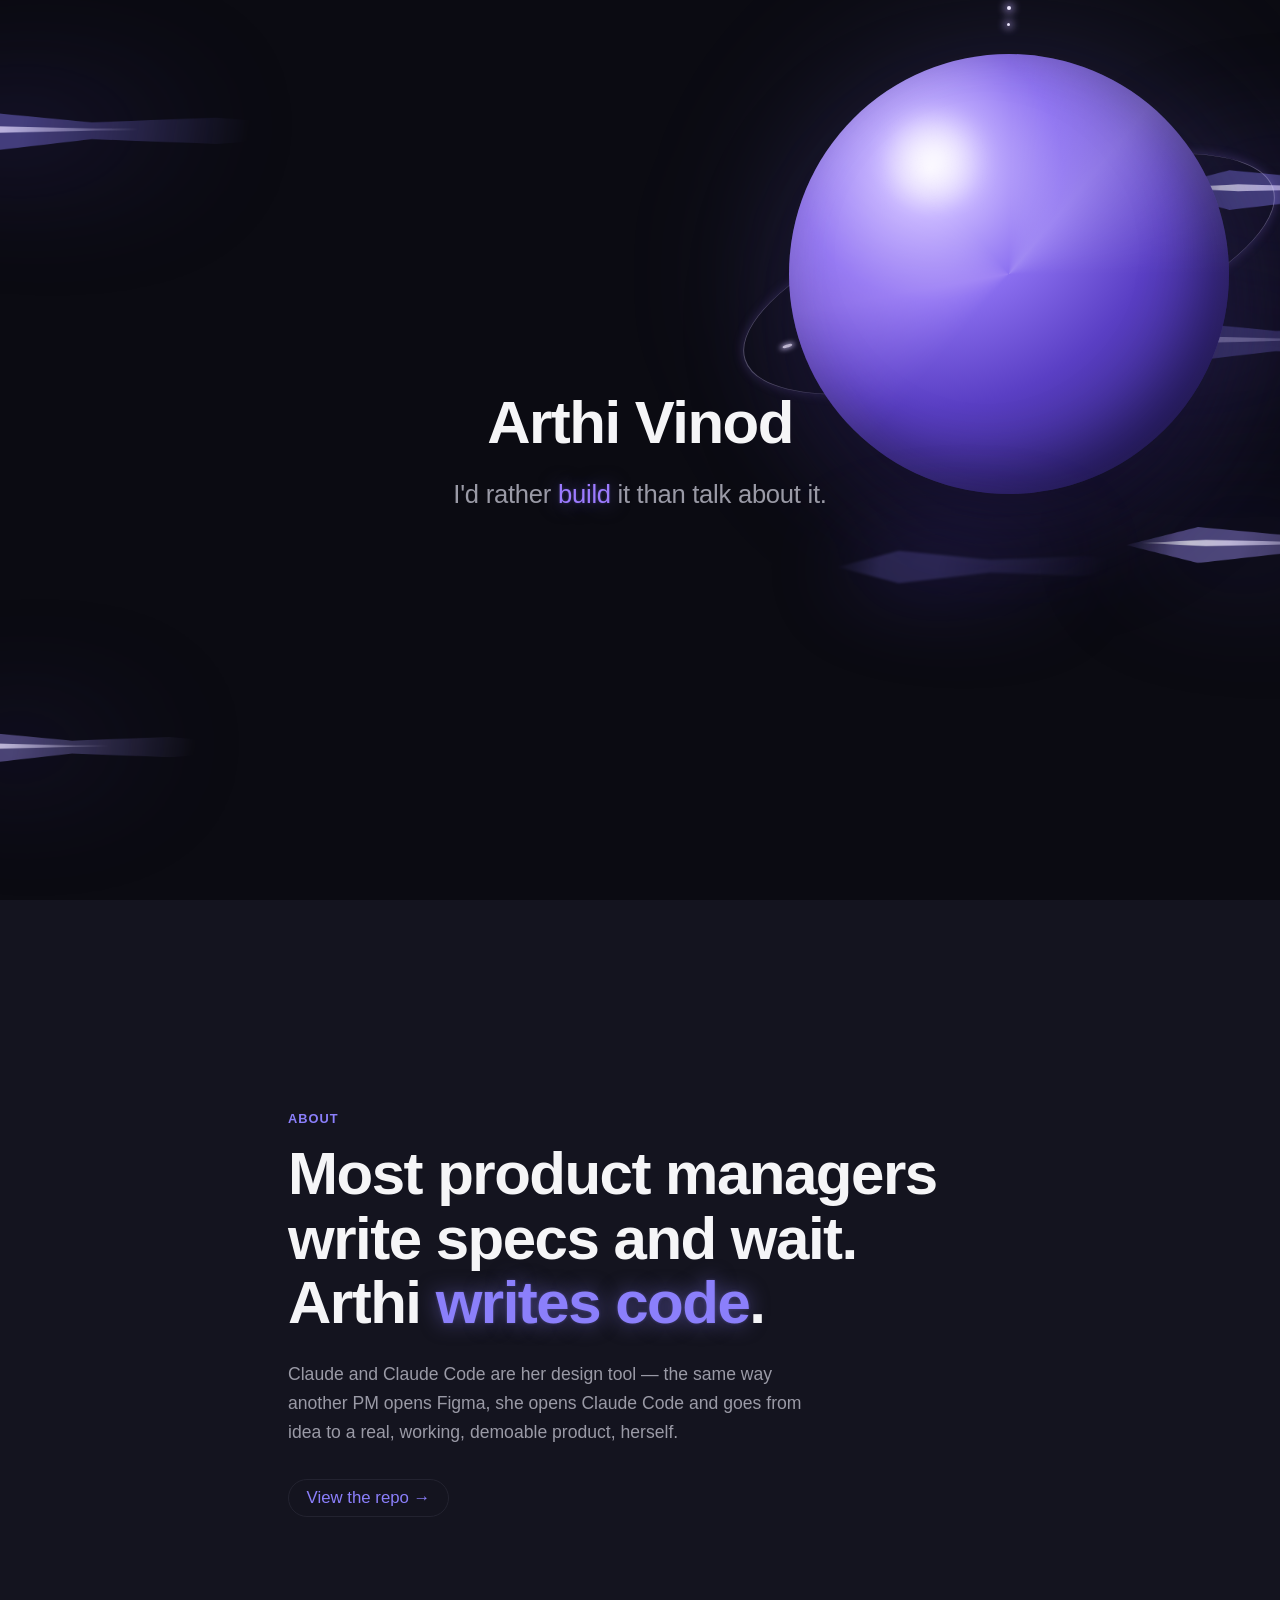
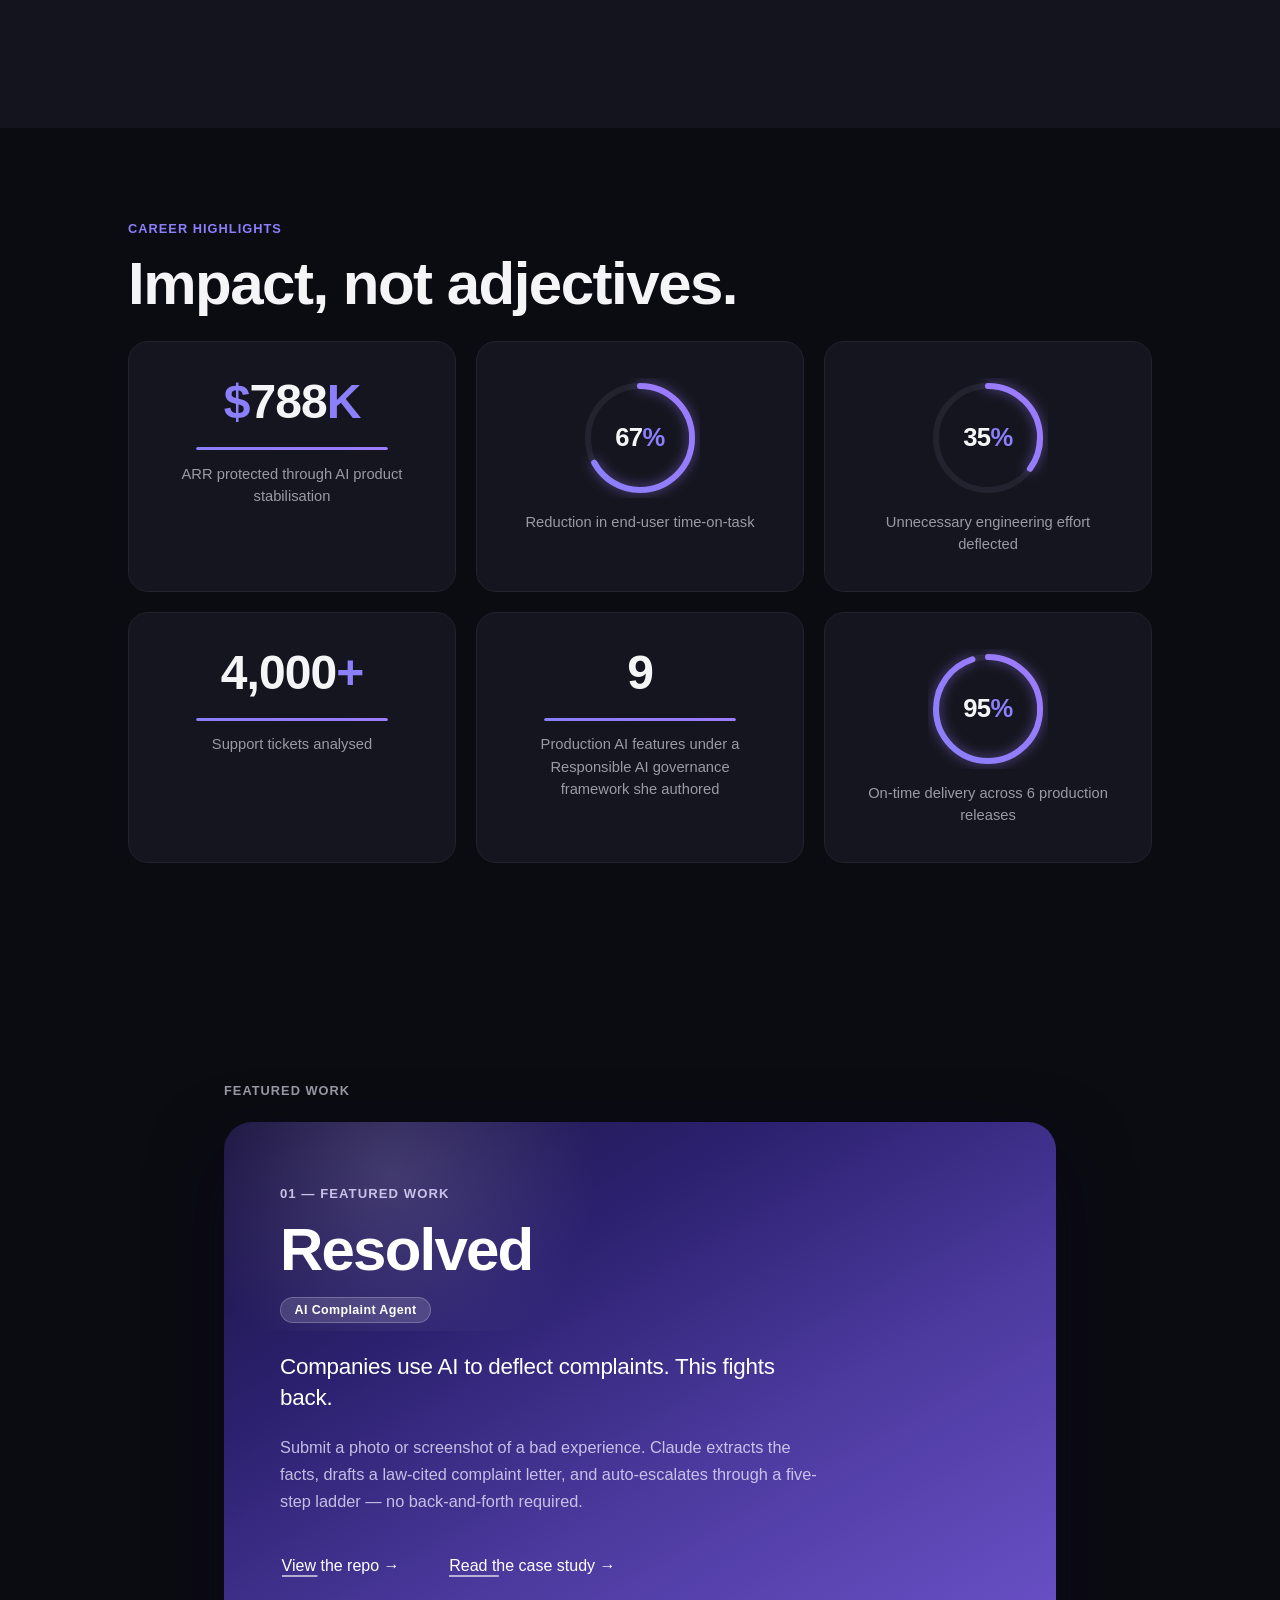
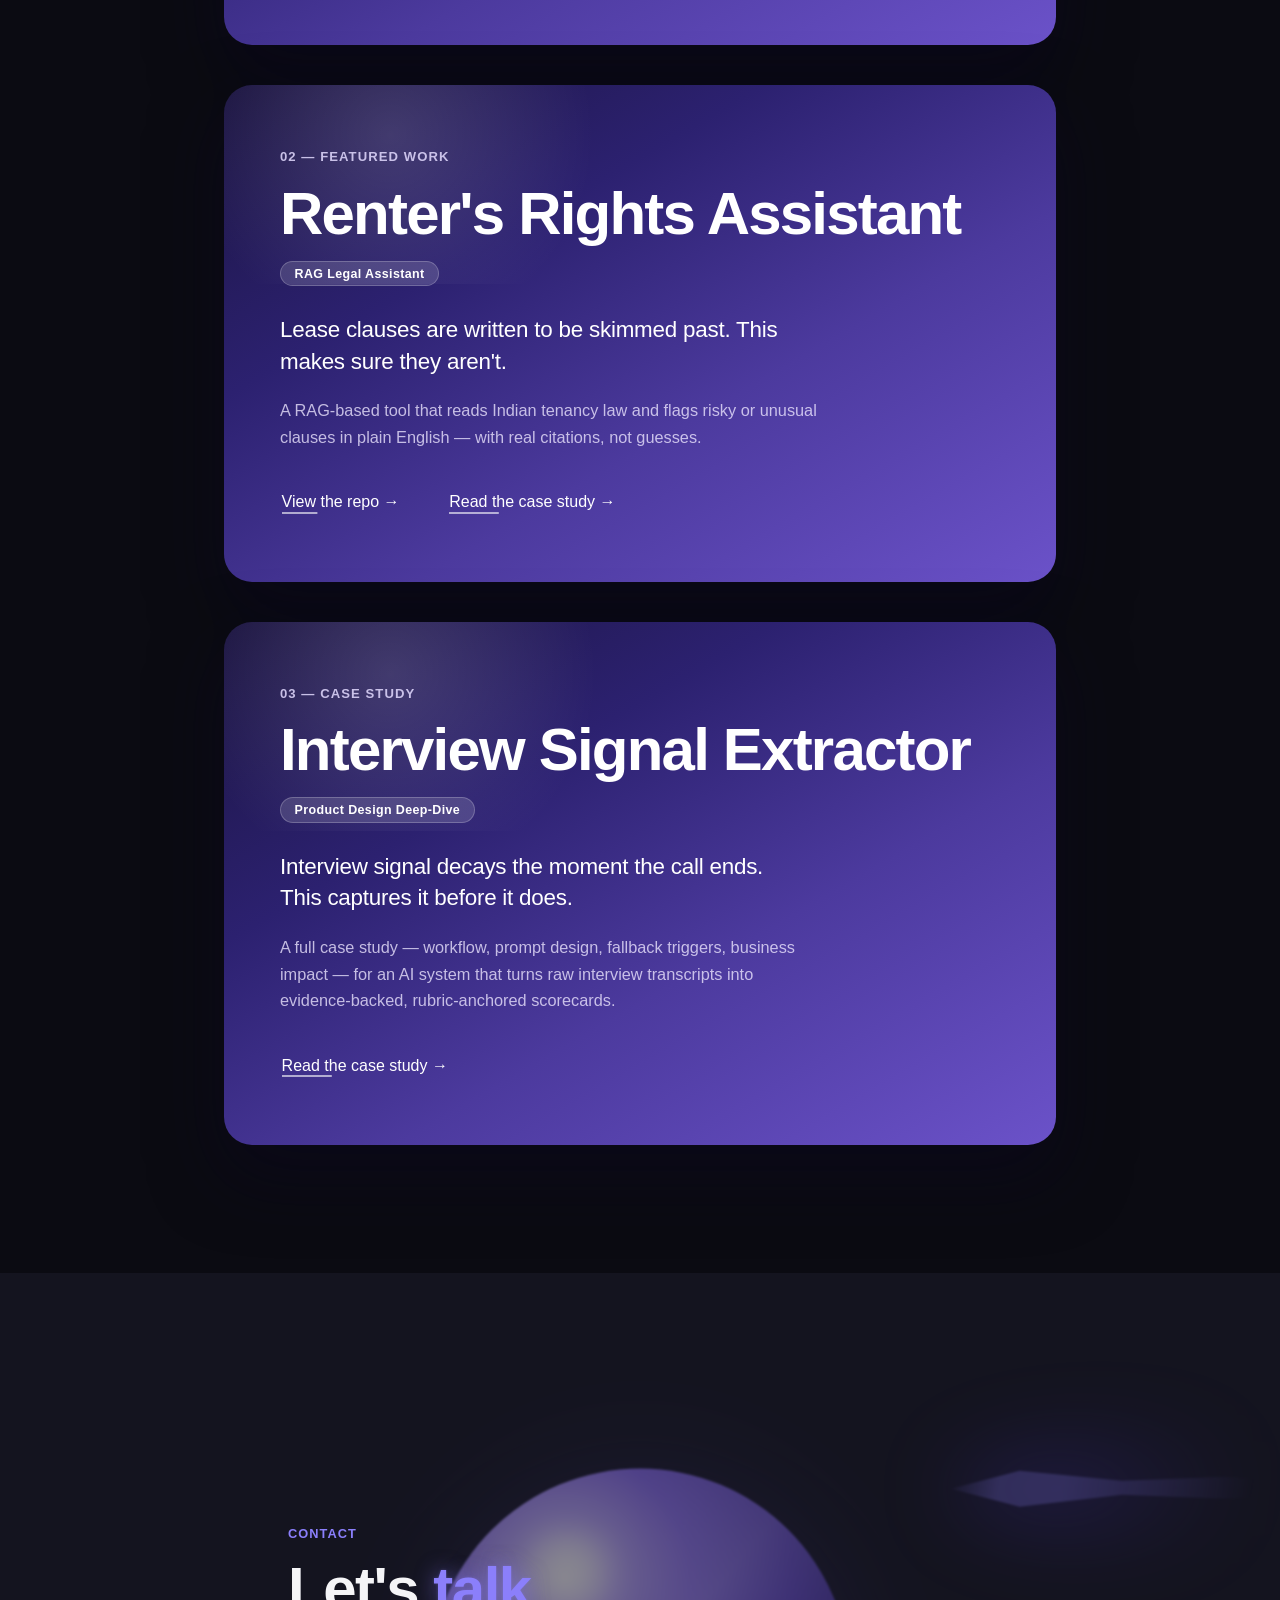
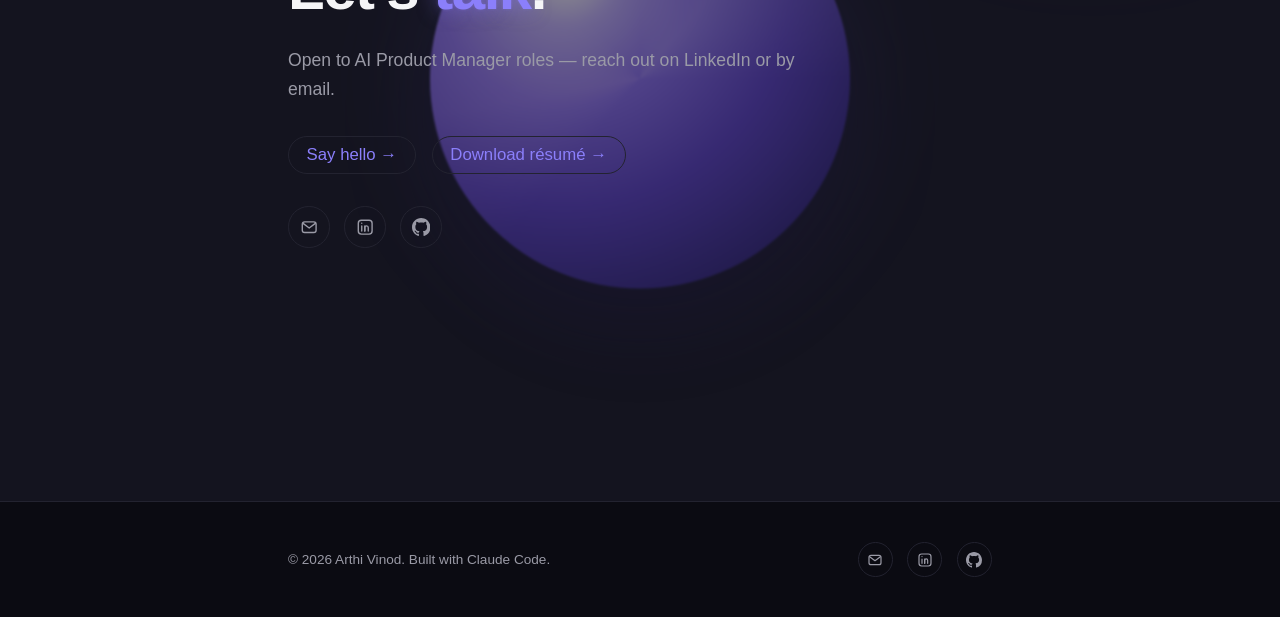
==== index.html @ 7cf5f7ef "Initial commit: Arthi Vinod's personal portfolio site Dark violet themed single-page portfolio with " ====
<!doctype html>
<html lang="en">
<head>
<meta charset="utf-8">
<meta name="viewport" content="width=device-width, initial-scale=1">
<title>Arthi Vinod</title>
<link rel="stylesheet" href="style.css">
</head>
<body>

<div class="ambient-bg" aria-hidden="true">
  <div class="wisp-parallax" style="--depth:1"><div class="wisp wisp-1"><div class="wisp-glow"></div><div class="wisp-blade"></div><div class="wisp-edge"></div></div></div>
  <div class="wisp-parallax" style="--depth:0.6"><div class="wisp wisp-2"><div class="wisp-glow"></div><div class="wisp-blade"></div><div class="wisp-edge"></div></div></div>
  <div class="wisp-parallax" style="--depth:1.3"><div class="wisp wisp-3"><div class="wisp-glow"></div><div class="wisp-blade"></div><div class="wisp-edge"></div></div></div>
  <div class="wisp-parallax" style="--depth:0.8"><div class="wisp wisp-4"><div class="wisp-glow"></div><div class="wisp-blade"></div><div class="wisp-edge"></div></div></div>
  <div class="wisp-parallax" style="--depth:1.1"><div class="wisp wisp-5"><div class="wisp-glow"></div><div class="wisp-blade"></div><div class="wisp-edge"></div></div></div>
</div>

<canvas id="trailCanvas" aria-hidden="true"></canvas>

<svg width="0" height="0" style="position:absolute" aria-hidden="true">
  <defs>
    <linearGradient id="stat-ring-gradient" x1="0%" y1="0%" x2="100%" y2="100%">
      <stop offset="0%" stop-color="#8B7FFB"/>
      <stop offset="100%" stop-color="#9D7BFF"/>
    </linearGradient>
  </defs>
</svg>

<section class="hero" id="sectionHero">
  <div class="hero-orb-wrap" aria-hidden="true">
    <div class="hero-orb-halo"></div>
    <div class="hero-orb-ring"></div>
    <div class="hero-orb-particle p1"><div class="dot"></div></div>
    <div class="hero-orb-particle p2"><div class="dot"></div></div>
    <div class="hero-orb-body">
      <div class="hero-orb-swirl"></div>
      <div class="hero-orb-highlight"></div>
    </div>
  </div>
  <div class="orb-wisp" aria-hidden="true">
    <div class="orb-wisp-glow"></div>
    <div class="orb-wisp-blade"></div>
  </div>
  <div class="hero-content">
    <h1 class="hero-name mock-heading" data-section="hero">Arthi Vinod</h1>
    <p class="hero-tagline">I'd rather <span class="word-pop">build</span> it than talk about it.</p>
  </div>
</section>

<section class="mock-section alt" id="sectionAbout">
  <div class="mock-inner">
    <p class="mock-eyebrow">About</p>
    <h2 class="mock-heading" data-section="about">Most product managers write specs and wait.<br>Arthi <span class="glow">writes code</span>.</h2>
    <p class="mock-body">Claude and Claude Code are her design tool — the same way another PM opens Figma, she opens Claude Code and goes from idea to a real, working, demoable product, herself.</p>
    <a href="https://github.com/arthivinod" target="_blank" rel="noopener" class="mock-link">
      <span class="tick tick-tl"></span><span class="tick tick-br"></span>
      View the repo →
    </a>
  </div>
</section>

<section class="mock-section" id="sectionHighlights">
  <div class="mock-inner wide">
    <p class="mock-eyebrow">Career Highlights</p>
    <h2 class="mock-heading" data-section="highlights">Impact, not adjectives.</h2>

    <div class="stats-grid">

      <div class="stat-tile" data-type="bar">
        <p class="stat-number-line">
          <span class="stat-prefix">$</span><span class="stat-number" data-target="788">0</span><span class="stat-suffix">K</span>
        </p>
        <div class="stat-bar-wrap"><div class="stat-bar-fill"></div></div>
        <p class="stat-label">ARR protected through AI product stabilisation</p>
      </div>

      <div class="stat-tile" data-type="ring">
        <div class="stat-ring-wrap">
          <svg class="stat-ring" viewBox="0 0 120 120">
            <circle class="stat-ring-track" cx="60" cy="60" r="52"/>
            <circle class="stat-ring-fill" cx="60" cy="60" r="52" data-percent="67"/>
          </svg>
          <p class="stat-ring-number"><span class="stat-number" data-target="67">0</span><span class="stat-suffix">%</span></p>
        </div>
        <p class="stat-label">Reduction in end-user time-on-task</p>
      </div>

      <div class="stat-tile" data-type="ring">
        <div class="stat-ring-wrap">
          <svg class="stat-ring" viewBox="0 0 120 120">
            <circle class="stat-ring-track" cx="60" cy="60" r="52"/>
            <circle class="stat-ring-fill" cx="60" cy="60" r="52" data-percent="35"/>
          </svg>
          <p class="stat-ring-number"><span class="stat-number" data-target="35">0</span><span class="stat-suffix">%</span></p>
        </div>
        <p class="stat-label">Unnecessary engineering effort deflected</p>
      </div>

      <div class="stat-tile" data-type="bar">
        <p class="stat-number-line">
          <span class="stat-number" data-target="4000">0</span><span class="stat-suffix">+</span>
        </p>
        <div class="stat-bar-wrap"><div class="stat-bar-fill"></div></div>
        <p class="stat-label">Support tickets analysed</p>
      </div>

      <div class="stat-tile" data-type="bar">
        <p class="stat-number-line">
          <span class="stat-number" data-target="9">0</span>
        </p>
        <div class="stat-bar-wrap"><div class="stat-bar-fill"></div></div>
        <p class="stat-label">Production AI features under a Responsible AI governance framework she authored</p>
      </div>

      <div class="stat-tile" data-type="ring">
        <div class="stat-ring-wrap">
          <svg class="stat-ring" viewBox="0 0 120 120">
            <circle class="stat-ring-track" cx="60" cy="60" r="52"/>
            <circle class="stat-ring-fill" cx="60" cy="60" r="52" data-percent="95"/>
          </svg>
          <p class="stat-ring-number"><span class="stat-number" data-target="95">0</span><span class="stat-suffix">%</span></p>
        </div>
        <p class="stat-label">On-time delivery across 6 production releases</p>
      </div>

    </div>
  </div>
</section>

<section class="work-section" id="sectionWork">
  <div class="work-inner">
    <p class="work-section-label mock-heading" data-section="work">Featured Work</p>

    <div class="project-card">
      <div class="project-card-content">
        <p class="project-card-caption">01 — Featured Work</p>
        <h2 class="project-card-title">Resolved</h2>
        <span class="project-card-tag">AI Complaint Agent</span>
        <p class="project-card-premise">Companies use AI to deflect complaints. This fights back.</p>
        <p class="project-card-body">Submit a photo or screenshot of a bad experience. Claude extracts the facts, drafts a law-cited complaint letter, and auto-escalates through a five-step ladder — no back-and-forth required.</p>
        <div class="project-card-links">
          <a href="https://github.com/arthivinod" target="_blank" rel="noopener" class="project-card-link">View the repo →</a>
          <a href="case-study-resolved.html" class="project-card-link">Read the case study →</a>
        </div>
      </div>
    </div>

    <div class="project-card">
      <div class="project-card-content">
        <p class="project-card-caption">02 — Featured Work</p>
        <h2 class="project-card-title">Renter's Rights Assistant</h2>
        <span class="project-card-tag">RAG Legal Assistant</span>
        <p class="project-card-premise">Lease clauses are written to be skimmed past. This makes sure they aren't.</p>
        <p class="project-card-body">A RAG-based tool that reads Indian tenancy law and flags risky or unusual clauses in plain English — with real citations, not guesses.</p>
        <div class="project-card-links">
          <a href="https://github.com/arthivinod" target="_blank" rel="noopener" class="project-card-link">View the repo →</a>
          <a href="case-study-renters-rights.html" class="project-card-link">Read the case study →</a>
        </div>
      </div>
    </div>

    <div class="project-card">
      <div class="project-card-content">
        <p class="project-card-caption">03 — Case Study</p>
        <h2 class="project-card-title">Interview Signal Extractor</h2>
        <span class="project-card-tag">Product Design Deep-Dive</span>
        <p class="project-card-premise">Interview signal decays the moment the call ends. This captures it before it does.</p>
        <p class="project-card-body">A full case study — workflow, prompt design, fallback triggers, business impact — for an AI system that turns raw interview transcripts into evidence-backed, rubric-anchored scorecards.</p>
        <a href="case-study-interview-signal.html" class="project-card-link">Read the case study →</a>
      </div>
    </div>
  </div>
</section>

<section class="mock-section alt contact-section" id="sectionContact">
  <div class="contact-orb-wrap" aria-hidden="true">
    <div class="contact-orb-halo"></div>
    <div class="contact-orb-body">
      <div class="contact-orb-swirl"></div>
      <div class="contact-orb-highlight"></div>
    </div>
  </div>
  <div class="contact-wisp" aria-hidden="true">
    <div class="orb-wisp-glow"></div>
    <div class="orb-wisp-blade"></div>
  </div>
  <div class="mock-inner">
    <p class="mock-eyebrow">Contact</p>
    <h2 class="mock-heading" data-section="contact">Let's <span class="glow">talk</span>.</h2>
    <p class="mock-body">Open to AI Product Manager roles — reach out on LinkedIn or by email.</p>
    <div class="contact-actions">
      <a href="mailto:arthivinod28@gmail.com" class="mock-link">
        <span class="tick tick-tl"></span><span class="tick tick-br"></span>
        Say hello →
      </a>
      <a href="Arthi_Vinod_Resume.pdf" target="_blank" rel="noopener" class="mock-link">
        <span class="tick tick-tl"></span><span class="tick tick-br"></span>
        Download résumé →
      </a>
    </div>

    <div class="social-icons">
      <a href="mailto:arthivinod28@gmail.com" class="social-icon" aria-label="Email Arthi Vinod">
        <svg viewBox="0 0 24 24" fill="none" stroke="currentColor" stroke-width="1.8" stroke-linecap="round" stroke-linejoin="round"><rect x="3" y="5" width="18" height="14" rx="3"/><path d="M4 7l8 6 8-6"/></svg>
      </a>
      <a href="https://linkedin.com/in/arthi-vinod-a17b3227a" target="_blank" rel="noopener" class="social-icon" aria-label="Arthi Vinod on LinkedIn">
        <svg viewBox="0 0 24 24" fill="none" stroke="currentColor" stroke-width="1.8" stroke-linecap="round" stroke-linejoin="round"><rect x="3" y="3" width="18" height="18" rx="4"/><line x1="7.5" y1="10.5" x2="7.5" y2="17"/><circle cx="7.5" cy="6.8" r="0.9" fill="currentColor" stroke="none"/><path d="M11.5 17v-4.3c0-1.5 1-2.4 2.3-2.4s2.2 0.9 2.2 2.4V17"/><line x1="11.5" y1="10.5" x2="11.5" y2="17"/></svg>
      </a>
      <a href="https://github.com/arthivinod" target="_blank" rel="noopener" class="social-icon" aria-label="Arthi Vinod on GitHub">
        <svg viewBox="0 0 24 24" fill="currentColor"><path d="M12 0C5.37 0 0 5.37 0 12c0 5.31 3.435 9.795 8.205 11.385.6.105.825-.255.825-.57 0-.285-.015-1.23-.015-2.235-3.015.555-3.795-.735-4.035-1.41-.135-.345-.72-1.41-1.23-1.695-.42-.225-1.02-.78-.015-.795.945-.015 1.62.87 1.845 1.23 1.08 1.815 2.805 1.305 3.495.99.105-.78.42-1.305.765-1.605-2.67-.3-5.46-1.335-5.46-5.925 0-1.305.465-2.385 1.23-3.225-.12-.3-.535-1.5.115-3.12 0 0 1.005-.315 3.3 1.23.96-.27 1.98-.405 3-.405s2.04.135 3 .405c2.295-1.56 3.3-1.23 3.3-1.23.65 1.62.24 2.82.12 3.12.765.84 1.23 1.905 1.23 3.225 0 4.605-2.805 5.625-5.475 5.925.435.375.81 1.095.81 2.22 0 1.605-.015 2.895-.015 3.3 0 .315.225.69.825.57A12.02 12.02 0 0024 12c0-6.63-5.37-12-12-12z"/></svg>
      </a>
    </div>
  </div>
</section>

<footer class="site-footer">
  <div class="site-footer-inner">
    <p class="site-footer-copy">© 2026 Arthi Vinod. Built with Claude Code.</p>
    <div class="social-icons">
      <a href="mailto:arthivinod28@gmail.com" class="social-icon" aria-label="Email Arthi Vinod">
        <svg viewBox="0 0 24 24" fill="none" stroke="currentColor" stroke-width="1.8" stroke-linecap="round" stroke-linejoin="round"><rect x="3" y="5" width="18" height="14" rx="3"/><path d="M4 7l8 6 8-6"/></svg>
      </a>
      <a href="https://linkedin.com/in/arthi-vinod-a17b3227a" target="_blank" rel="noopener" class="social-icon" aria-label="Arthi Vinod on LinkedIn">
        <svg viewBox="0 0 24 24" fill="none" stroke="currentColor" stroke-width="1.8" stroke-linecap="round" stroke-linejoin="round"><rect x="3" y="3" width="18" height="18" rx="4"/><line x1="7.5" y1="10.5" x2="7.5" y2="17"/><circle cx="7.5" cy="6.8" r="0.9" fill="currentColor" stroke="none"/><path d="M11.5 17v-4.3c0-1.5 1-2.4 2.3-2.4s2.2 0.9 2.2 2.4V17"/><line x1="11.5" y1="10.5" x2="11.5" y2="17"/></svg>
      </a>
      <a href="https://github.com/arthivinod" target="_blank" rel="noopener" class="social-icon" aria-label="Arthi Vinod on GitHub">
        <svg viewBox="0 0 24 24" fill="currentColor"><path d="M12 0C5.37 0 0 5.37 0 12c0 5.31 3.435 9.795 8.205 11.385.6.105.825-.255.825-.57 0-.285-.015-1.23-.015-2.235-3.015.555-3.795-.735-4.035-1.41-.135-.345-.72-1.41-1.23-1.695-.42-.225-1.02-.78-.015-.795.945-.015 1.62.87 1.845 1.23 1.08 1.815 2.805 1.305 3.495.99.105-.78.42-1.305.765-1.605-2.67-.3-5.46-1.335-5.46-5.925 0-1.305.465-2.385 1.23-3.225-.12-.3-.535-1.5.115-3.12 0 0 1.005-.315 3.3 1.23.96-.27 1.98-.405 3-.405s2.04.135 3 .405c2.295-1.56 3.3-1.23 3.3-1.23.65 1.62.24 2.82.12 3.12.765.84 1.23 1.905 1.23 3.225 0 4.605-2.805 5.625-5.475 5.925.435.375.81 1.095.81 2.22 0 1.605-.015 2.895-.015 3.3 0 .315.225.69.825.57A12.02 12.02 0 0024 12c0-6.63-5.37-12-12-12z"/></svg>
      </a>
    </div>
  </div>
</footer>

<div class="avatar-follow" id="avatarFollow" aria-hidden="true">
  <div class="avatar-halo"></div>
  <div class="avatar-character" id="avatarChar">
    <svg viewBox="0 0 200 200" xmlns="http://www.w3.org/2000/svg">
      <g class="avatar-hair">
        <circle cx="100" cy="44" r="27" fill="#4E5768"/>
        <circle cx="74" cy="52" r="25" fill="#4E5768"/>
        <circle cx="126" cy="52" r="25" fill="#3F4652"/>
        <circle cx="54" cy="72" r="24" fill="#4E5768"/>
        <circle cx="146" cy="72" r="24" fill="#3F4652"/>
        <circle cx="44" cy="98" r="23" fill="#3F4652"/>
        <circle cx="156" cy="98" r="23" fill="#3F4652"/>
        <circle cx="48" cy="124" r="22" fill="#3F4652"/>
        <circle cx="152" cy="124" r="22" fill="#3F4652"/>
        <circle cx="58" cy="148" r="19" fill="#3F4652"/>
        <circle cx="142" cy="148" r="19" fill="#3F4652"/>
        <path d="M92,30 Q96,24 102,28" stroke="#2E3540" stroke-width="1.5" fill="none" stroke-linecap="round"/>
        <path d="M108,26 Q114,22 118,28" stroke="#2E3540" stroke-width="1.5" fill="none" stroke-linecap="round"/>
        <path d="M50,80 Q46,86 50,92" stroke="#2E3540" stroke-width="1.5" fill="none" stroke-linecap="round"/>
        <path d="M150,80 Q154,86 150,92" stroke="#2E3540" stroke-width="1.5" fill="none" stroke-linecap="round"/>
      </g>
      <g class="avatar-breathe">
        <path d="M30,200 L30,172 Q30,150 56,146 L144,146 Q170,150 170,172 L170,200 Z" fill="#3F4652"/>
      </g>
      <rect x="88" y="136" width="24" height="30" fill="#F3AB8C"/>
      <clipPath id="avatarFaceClip"><circle cx="100" cy="108" r="39"/></clipPath>
      <circle cx="100" cy="108" r="39" fill="#F3AB8C"/>
      <ellipse cx="120" cy="124" rx="15" ry="17" fill="#E28E6D" clip-path="url(#avatarFaceClip)"/>
      <path d="M73,93 Q83,87 93,91" stroke="#2E3540" stroke-width="4" fill="none" stroke-linecap="round"/>
      <path d="M107,91 Q117,87 127,93" stroke="#2E3540" stroke-width="4" fill="none" stroke-linecap="round"/>
      <path d="M100,109 Q102,115 98,118" stroke="#E28E6D" stroke-width="2" fill="none" stroke-linecap="round"/>
      <g class="avatar-mouth">
        <path d="M85,129 Q100,143 115,129 Q100,138 85,129 Z" fill="#D97757"/>
        <path d="M91,130 Q100,136 109,130 Q100,133 91,130 Z" fill="#F5F1EA"/>
      </g>
      <g class="avatar-eye" data-ex="83" data-ey="102">
        <g class="avatar-eye-blink" id="eyeL">
          <circle class="avatar-pupil" cx="83" cy="102" r="3.4" fill="#2E3540"/>
          <circle cx="81.7" cy="100.7" r="0.9" fill="#F5F1EA"/>
        </g>
      </g>
      <g class="avatar-eye" data-ex="117" data-ey="102">
        <g class="avatar-eye-blink" id="eyeR">
          <circle class="avatar-pupil" cx="117" cy="102" r="3.4" fill="#2E3540"/>
          <circle cx="115.7" cy="100.7" r="0.9" fill="#F5F1EA"/>
        </g>
      </g>
      <circle cx="83" cy="102" r="16" fill="none" stroke="#F5F1EA" stroke-width="5"/>
      <circle cx="117" cy="102" r="16" fill="none" stroke="#F5F1EA" stroke-width="5"/>
      <path d="M99,100 Q100,97 101,100" stroke="#F5F1EA" stroke-width="4" fill="none" stroke-linecap="round"/>
      <path d="M84,150 Q100,159 116,150" stroke="#F5F1EA" stroke-width="2" fill="none"/>
      <circle cx="100" cy="160" r="4" fill="#F5F1EA"/>
    </svg>
  </div>
</div>

<script src="script.js"></script>
</body>
</html>
---- style.css ----
:root{
  --bg:#0B0B12;
  --bg-alt:#14141F;
  --text:#F5F5F7;
  --text-secondary:#9A9AA6;
  --accent:#8B7FFB;
  --accent-electric:#9D7BFF;
  --border:#232330;
  --card-bg:#15151F;
  --ease-out: cubic-bezier(0.16,1,0.3,1);
  --ease-pop: cubic-bezier(0.34,1.9,0.4,1);
}

*{ margin:0; padding:0; box-sizing:border-box; }
html{ background:var(--bg); }
body{
  font-family:-apple-system, BlinkMacSystemFont, "SF Pro Text", "Segoe UI", Roboto, Helvetica, Arial, sans-serif;
  background:var(--bg); color:var(--text); -webkit-font-smoothing:antialiased;
  overflow-x:hidden;
}
a{ color:inherit; text-decoration:none; }

/* ---------- Ambient background ---------- */
.ambient-bg{ position:fixed; inset:0; z-index:0; overflow:hidden; pointer-events:none; }
.wisp-parallax{ position:absolute; inset:0; transform: translateY(calc(var(--scroll-shift, 0) * 1px * var(--depth, 1))); }
.wisp{ position:absolute; will-change: transform, opacity; }
.wisp-glow, .wisp-blade, .wisp-edge{ position:absolute; top:0; left:0; width:100%; height:100%; }
.wisp-glow{ filter: blur(55px); border-radius:50%; background: linear-gradient(100deg, var(--wc-deep) 0%, var(--wc-deep) 30%, transparent 75%); opacity:0.55; }
.wisp-blade{
  filter: blur(2.5px);
  clip-path: polygon(0% 50%, 18% 32%, 45% 42%, 72% 38%, 100% 46%, 100% 54%, 72% 60%, 45% 56%, 18% 68%);
  background: linear-gradient(100deg, transparent 0%, var(--wc-core) 14%, var(--wc-core) 30%, transparent 78%);
}
.wisp-edge{
  top:44%; height:8%;
  clip-path: polygon(4% 50%, 20% 10%, 46% 40%, 70% 25%, 96% 50%, 70% 55%, 46% 60%, 20% 90%);
  background: linear-gradient(100deg, transparent 0%, rgba(255,255,255,0.85) 16%, var(--wc-bright) 26%, transparent 55%);
  filter: blur(0.5px); mix-blend-mode: screen; opacity:0.8;
}
.wisp-1{ width:460px; height:120px; top:8%; left:-9vw;
  --wc-deep:rgba(54,42,120,0.5); --wc-core:rgba(139,127,251,0.42); --wc-bright:rgba(217,207,255,0.92);
  animation: drift1 95s ease-in-out infinite; }
.wisp-2{ width:400px; height:100px; top:55%; left:88vw;
  --wc-deep:rgba(46,37,104,0.48); --wc-core:rgba(167,152,255,0.42); --wc-bright:rgba(227,218,255,0.9);
  animation: drift2 80s ease-in-out infinite; animation-delay:-18s; }
.wisp-3{ width:560px; height:145px; top:30%; left:80vw;
  --wc-deep:rgba(46,36,104,0.48); --wc-core:rgba(139,127,251,0.38); --wc-bright:rgba(217,207,255,0.85);
  animation: drift3 120s ease-in-out infinite; animation-delay:-45s; }
.wisp-4{ width:360px; height:92px; top:78%; left:-7vw;
  --wc-deep:rgba(46,37,104,0.46); --wc-core:rgba(167,152,255,0.4); --wc-bright:rgba(227,218,255,0.88);
  animation: drift4 70s ease-in-out infinite; animation-delay:-30s; }
.wisp-5{ width:430px; height:110px; top:15%; left:90vw;
  --wc-deep:rgba(54,42,120,0.46); --wc-core:rgba(139,127,251,0.4); --wc-bright:rgba(217,207,255,0.88);
  animation: drift5 105s ease-in-out infinite; animation-delay:-60s; }

@keyframes drift1{ 0%{transform:translate(0,0) rotate(-8deg) scaleX(1);opacity:0;} 15%{opacity:0.9;} 50%{transform:translate(10vw,-10vh) rotate(3deg) scaleX(1.15);opacity:0.75;} 85%{opacity:0.15;} 100%{transform:translate(20vw,6vh) rotate(9deg) scaleX(1.3);opacity:0;} }
@keyframes drift2{ 0%{transform:translate(0,0) rotate(6deg) scaleX(1);opacity:0;} 18%{opacity:0.85;} 55%{transform:translate(-10vw,10vh) rotate(-4deg) scaleX(1.2);opacity:0.6;} 88%{opacity:0.1;} 100%{transform:translate(-20vw,-6vh) rotate(-11deg) scaleX(1.35);opacity:0;} }
@keyframes drift3{ 0%{transform:translate(0,0) rotate(2deg) scaleX(1);opacity:0;} 20%{opacity:0.7;} 55%{transform:translate(-9vw,14vh) rotate(-3deg) scaleX(1.1);opacity:0.55;} 85%{opacity:0.12;} 100%{transform:translate(-16vw,-10vh) rotate(7deg) scaleX(1.25);opacity:0;} }
@keyframes drift4{ 0%{transform:translate(0,0) rotate(-4deg) scaleX(1);opacity:0;} 16%{opacity:0.8;} 52%{transform:translate(9vw,-12vh) rotate(5deg) scaleX(1.18);opacity:0.6;} 86%{opacity:0.12;} 100%{transform:translate(18vw,4vh) rotate(10deg) scaleX(1.3);opacity:0;} }
@keyframes drift5{ 0%{transform:translate(0,0) rotate(5deg) scaleX(1);opacity:0;} 17%{opacity:0.75;} 54%{transform:translate(-8vw,10vh) rotate(-6deg) scaleX(1.12);opacity:0.55;} 87%{opacity:0.1;} 100%{transform:translate(-15vw,-8vh) rotate(-9deg) scaleX(1.28);opacity:0;} }

@media (prefers-reduced-motion: reduce){
  .wisp{ animation:none !important; opacity:0.08 !important; transform:none !important; }
  .wisp-parallax{ transform:none !important; }
  .hero-orb-wrap, .orb-wisp, .avatar-hair, .avatar-breathe, .contact-orb-wrap, .contact-orb-halo, .contact-orb-swirl, .contact-wisp{ animation:none !important; }
}

#trailCanvas{ position:fixed; inset:0; z-index:90; pointer-events:none; width:100vw; height:100vh; }

/* ---------- Hero ---------- */
.hero{
  min-height:100vh; display:flex; flex-direction:column; align-items:center; justify-content:center;
  text-align:center; padding:0 6vw; position:relative; overflow:hidden;
}
.hero-content{ max-width:60rem; position:relative; z-index:1; }
.hero-name{ font-size:clamp(3rem,9vw,7.5rem); font-weight:600; letter-spacing:-0.03em; line-height:1.02; }
.hero-tagline{ margin-top:1.5rem; font-size:clamp(1.25rem,2.2vw,1.6rem); font-weight:400; color:var(--text-secondary); letter-spacing:-0.01em; }
.glow{ color:var(--accent); text-shadow:0 0 20px rgba(139,127,251,0.5), 0 0 3px rgba(139,127,251,0.3); }
.word-pop{
  display:inline-block; color:var(--accent-electric);
  text-shadow:0 0 20px rgba(139,127,251,0.5), 0 0 3px rgba(139,127,251,0.3);
  animation: word-pop-in 650ms var(--ease-pop) both; animation-delay:550ms;
}
@keyframes word-pop-in{ 0%{opacity:0;transform:scale(0.55) translateY(4px);} 60%{opacity:1;transform:scale(1.18) translateY(0);} 100%{opacity:1;transform:scale(1) translateY(0);} }

/* ---------- Hero orb ---------- */
.hero-orb-wrap{
  position:absolute; top:6%; right:4%; width:440px; height:440px; z-index:0; pointer-events:none;
  animation: orb-float 12s ease-in-out infinite;
}
@keyframes orb-float{ 0%,100%{transform:translateY(0);} 50%{transform:translateY(-14px);} }
.hero-orb-halo{ position:absolute; inset:-90px; border-radius:50%; background:radial-gradient(circle, rgba(139,127,251,0.32), rgba(139,127,251,0) 70%); filter:blur(55px); animation: orb-breathe 6s ease-in-out infinite; }
@keyframes orb-breathe{ 0%,100%{opacity:0.85;transform:scale(1);} 50%{opacity:1;transform:scale(1.04);} }
.hero-orb-ring{ position:absolute; inset:-58px; border-radius:50%; border:1.5px solid rgba(217,207,255,0.35); transform:rotate(-18deg) scaleY(0.32); box-shadow:0 0 18px rgba(157,123,255,0.25); animation: ring-spin 22s linear infinite; }
.hero-orb-ring::before{ content:""; position:absolute; top:50%; left:8%; width:10px; height:10px; margin:-5px 0 0 -5px; border-radius:50%; background:#F1E9FF; box-shadow:0 0 10px 3px rgba(217,207,255,0.9); }
@keyframes ring-spin{ 0%{transform:rotate(-18deg) scaleY(0.32);} 100%{transform:rotate(342deg) scaleY(0.32);} }
.hero-orb-body{
  position:absolute; inset:0; border-radius:50%; overflow:hidden;
  background: radial-gradient(circle at 32% 26%, #f1e9ff 0%, #c6b4ff 11%, #8b6ff0 30%, #5a3fc4 54%, #362786 78%, #1b1440 100%);
  box-shadow: 0 50px 90px rgba(20,12,50,0.55), inset -22px -22px 60px rgba(0,0,0,0.38), inset 10px 10px 40px rgba(255,255,255,0.06);
}
.hero-orb-swirl{
  position:absolute; inset:-20%;
  background: conic-gradient(from 0deg, transparent 0deg, rgba(255,255,255,0.16) 40deg, transparent 90deg, transparent 220deg, rgba(157,123,255,0.22) 260deg, transparent 320deg);
  mix-blend-mode: screen; animation: swirl-spin 14s linear infinite;
}
@keyframes swirl-spin{ 0%{transform:rotate(0deg);} 100%{transform:rotate(360deg);} }
.hero-orb-highlight{ position:absolute; top:13%; left:19%; width:28%; height:22%; border-radius:50%; background:radial-gradient(circle, rgba(255,255,255,0.92), transparent 72%); filter:blur(9px); }
.hero-orb-particle{ position:absolute; inset:-46px; animation: orbit-spin linear infinite; }
.hero-orb-particle .dot{ position:absolute; top:0; left:50%; width:4px; height:4px; margin:-2px 0 0 -2px; border-radius:50%; background:#EEE8FF; box-shadow:0 0 8px 2px rgba(196,178,255,0.85); }
.hero-orb-particle.p1{ animation-duration:9s; }
.hero-orb-particle.p2{ inset:-30px; animation-duration:6.5s; animation-direction:reverse; }
.hero-orb-particle.p2 .dot{ width:3px; height:3px; margin:-1.5px 0 0 -1.5px; }
@keyframes orbit-spin{ 0%{transform:rotate(0deg);} 100%{transform:rotate(360deg);} }

.orb-wisp{ position:absolute; width:340px; height:90px; top:58%; right:8%; opacity:0.5; filter:blur(1px); animation: orb-wisp-drift 26s ease-in-out infinite; z-index:0; pointer-events:none; }
.orb-wisp-glow{ position:absolute; inset:0; filter:blur(40px); border-radius:50%; background:linear-gradient(100deg, rgba(54,39,134,0.55) 0%, rgba(54,39,134,0.55) 30%, transparent 75%); }
.orb-wisp-blade{ position:absolute; inset:0; filter:blur(2px); clip-path: polygon(0% 50%, 18% 32%, 45% 42%, 72% 38%, 100% 46%, 100% 54%, 72% 60%, 45% 56%, 18% 68%); background: linear-gradient(100deg, transparent 0%, rgba(139,127,251,0.42) 14%, rgba(139,127,251,0.42) 30%, transparent 78%); }
@keyframes orb-wisp-drift{ 0%,100%{transform:translate(0,0) rotate(-4deg);} 50%{transform:translate(60px,-30px) rotate(2deg);} }

@media (max-width:900px){ .hero-orb-wrap{ width:260px; height:260px; top:4%; right:-10%; opacity:0.85; } }

/* ---------- Contact — echo of the hero orb ---------- */
.contact-section{ position:relative; overflow:hidden; }
.contact-orb-wrap{
  position:absolute; top:50%; left:50%; width:420px; height:420px; z-index:0; pointer-events:none;
  transform:translate(-50%,-52%); opacity:0.5;
  animation: orb-float 12s ease-in-out infinite;
}
.contact-orb-halo{ position:absolute; inset:-70px; border-radius:50%; background:radial-gradient(circle, rgba(139,127,251,0.3), rgba(139,127,251,0) 70%); filter:blur(50px); animation: orb-breathe 6s ease-in-out infinite; }
.contact-orb-body{
  position:absolute; inset:0; border-radius:50%; overflow:hidden; filter:blur(1px);
  background: radial-gradient(circle at 32% 26%, #f1e9ff 0%, #c6b4ff 11%, #8b6ff0 30%, #5a3fc4 54%, #362786 78%, #1b1440 100%);
  box-shadow: 0 40px 80px rgba(20,12,50,0.4);
}
.contact-orb-swirl{
  position:absolute; inset:-20%;
  background: conic-gradient(from 0deg, transparent 0deg, rgba(255,255,255,0.14) 40deg, transparent 90deg, transparent 220deg, rgba(157,123,255,0.2) 260deg, transparent 320deg);
  mix-blend-mode: screen; animation: swirl-spin 14s linear infinite;
}
.contact-orb-highlight{ position:absolute; top:13%; left:19%; width:28%; height:22%; border-radius:50%; background:radial-gradient(circle, rgba(255,255,255,0.85), transparent 72%); filter:blur(10px); }

.contact-wisp{ position:absolute; width:380px; height:100px; top:20%; right:-4%; opacity:0.55; filter:blur(1px); animation: orb-wisp-drift 26s ease-in-out infinite reverse; z-index:0; pointer-events:none; }

.contact-section .mock-inner{ position:relative; z-index:1; }

.contact-actions{ display:flex; flex-wrap:wrap; gap:1rem; margin-bottom:2rem; }

.social-icons{ display:flex; gap:0.9rem; }
.social-icon{
  display:flex; align-items:center; justify-content:center; width:2.6rem; height:2.6rem;
  border-radius:50%; border:1px solid var(--border); color:var(--text-secondary);
  transition: color 200ms var(--ease-pop), border-color 200ms var(--ease-pop), box-shadow 200ms var(--ease-pop), transform 200ms var(--ease-pop);
}
.social-icon svg{ width:1.15rem; height:1.15rem; }
.social-icon:hover{
  color:var(--accent-electric); border-color:var(--accent-electric);
  box-shadow:0 0 16px rgba(157,123,255,0.4); transform:translateY(-2px);
}

/* ---------- Footer ---------- */
.site-footer{ position:relative; z-index:1; border-top:1px solid var(--border); padding:2.5rem 6vw; }
.site-footer-inner{
  max-width:44rem; margin:0 auto; display:flex; align-items:center; justify-content:space-between;
  flex-wrap:wrap; gap:1.25rem;
}
.site-footer-copy{ font-size:0.85rem; color:var(--text-secondary); }
.site-footer .social-icon{ width:2.2rem; height:2.2rem; }
.site-footer .social-icon svg{ width:1rem; height:1rem; }

@media (max-width:900px){ .contact-orb-wrap{ width:280px; height:280px; opacity:0.4; } }

/* ---------- Generic mock sections ---------- */
.mock-section{ min-height:92vh; display:flex; flex-direction:column; justify-content:center; padding:4vw 6vw; position:relative; z-index:1; }
.mock-section.alt{ background:var(--bg-alt); }
.mock-inner{ max-width:44rem; margin:0 auto; width:100%; }
.mock-eyebrow{ font-size:0.8rem; font-weight:600; letter-spacing:0.08em; text-transform:uppercase; color:var(--accent); margin-bottom:1rem; }
.mock-heading{ font-size:clamp(2.2rem,5vw,3.75rem); font-weight:600; letter-spacing:-0.025em; line-height:1.08; margin-bottom:1.5rem; }
.mock-body{ font-size:1.1rem; color:var(--text-secondary); line-height:1.65; max-width:34rem; margin-bottom:2rem; }

.mock-link{
  position:relative; display:inline-block; color:var(--accent); font-weight:500; font-size:1.05rem;
  padding:0.5rem 1.1rem; border-radius:999px; border:1px solid var(--border);
  transition: box-shadow 200ms var(--ease-pop), border-color 200ms var(--ease-pop), transform 200ms var(--ease-pop);
}
.mock-link:hover{ border-color:var(--accent-electric); box-shadow:0 0 0 1px var(--accent-electric), 0 0 22px rgba(157,123,255,0.4); transform:translateY(-1px); }
.mock-link .tick{ position:absolute; width:9px; height:9px; border-color:var(--accent-electric); border-style:solid; opacity:0; transition:opacity 150ms, transform 150ms; transform:scale(0.4); }
.mock-link .tick-tl{ top:-2px; left:-2px; border-width:2px 0 0 2px; }
.mock-link .tick-br{ bottom:-2px; right:-2px; border-width:0 2px 2px 0; }
.mock-link:hover .tick{ opacity:1; transform:scale(1); }

/* ---------- Career highlights — data viz ---------- */
.mock-inner.wide{ max-width:64rem; }

.stats-grid{
  display:grid; grid-template-columns:repeat(3, 1fr); gap:1.25rem;
  margin-top:1rem;
}
@media (max-width:900px){ .stats-grid{ grid-template-columns:repeat(2, 1fr); } }
@media (max-width:560px){ .stats-grid{ grid-template-columns:1fr; } }

.stat-tile{
  background:var(--card-bg); border:1px solid var(--border); border-radius:20px;
  padding:2.25rem 1.75rem; display:flex; flex-direction:column; align-items:center;
  text-align:center; gap:0.4rem;
}

.stat-number-line{ font-size:clamp(2.2rem,4vw,3rem); font-weight:600; letter-spacing:-0.02em; color:var(--text); font-variant-numeric:tabular-nums; line-height:1; margin-bottom:0.9rem; }
.stat-prefix, .stat-suffix{ color:var(--accent); }
.stat-number{ transition: text-shadow 900ms ease; }

.stat-bar-wrap{ width:100%; max-width:12rem; height:3px; background:var(--border); border-radius:999px; overflow:hidden; margin-bottom:0.4rem; }
.stat-bar-fill{
  height:100%; width:0%; border-radius:999px;
  background:linear-gradient(90deg, var(--accent), var(--accent-electric));
  box-shadow:0 0 10px rgba(157,123,255,0.7);
  transition: width 1400ms var(--ease-out);
}

.stat-ring-wrap{ position:relative; width:120px; height:120px; margin-bottom:0.4rem; }
.stat-ring{ width:100%; height:100%; transform:rotate(-90deg); }
.stat-ring-track{ fill:none; stroke:var(--border); stroke-width:6; }
.stat-ring-fill{
  fill:none; stroke:url(#stat-ring-gradient); stroke-width:6; stroke-linecap:round;
  stroke-dasharray:326.726; stroke-dashoffset:326.726;
  filter: drop-shadow(0 0 6px rgba(157,123,255,0.55));
  transition: stroke-dashoffset 1400ms var(--ease-out);
}
.stat-ring-number{
  position:absolute; inset:0; display:flex; align-items:center; justify-content:center;
  font-size:1.6rem; font-weight:600; letter-spacing:-0.02em; color:var(--text); font-variant-numeric:tabular-nums;
}

.stat-tile.stat-glow .stat-number{ animation: stat-glow-pulse 4.5s ease-in-out infinite; }
@keyframes stat-glow-pulse{
  0%,100%{ text-shadow:0 0 0 rgba(157,123,255,0); }
  50%{ text-shadow:0 0 16px rgba(157,123,255,0.45); }
}
.stat-tile.stat-glow .stat-ring-fill{ animation: stat-ring-glow-pulse 4.5s ease-in-out infinite; }
@keyframes stat-ring-glow-pulse{
  0%,100%{ filter: drop-shadow(0 0 6px rgba(157,123,255,0.55)); }
  50%{ filter: drop-shadow(0 0 12px rgba(157,123,255,0.85)); }
}

.stat-label{ font-size:0.92rem; color:var(--text-secondary); line-height:1.5; max-width:15rem; }

@media (prefers-reduced-motion: reduce){
  .stat-bar-fill, .stat-ring-fill{ transition:none; }
  .stat-tile.stat-glow .stat-number, .stat-tile.stat-glow .stat-ring-fill{ animation:none; }
}

/* ---------- Featured work — cards ---------- */
.work-section{ padding:10vw 6vw; position:relative; z-index:1; }
.work-inner{ max-width:52rem; margin:0 auto; }
.work-section-label{ font-size:0.8rem; font-weight:600; letter-spacing:0.08em; text-transform:uppercase; color:var(--text-secondary); margin-bottom:1.5rem; }

.project-card{
  position:relative; border-radius:28px; padding:clamp(2.5rem,5vw,4.5rem) clamp(1.75rem,5vw,3.5rem);
  overflow:hidden; background:linear-gradient(150deg, #1B1440 0%, #2C2170 32%, #4C3A9E 62%, #6B52C9 100%);
  box-shadow:0 30px 70px rgba(10,6,30,0.5);
}
.project-card + .project-card{ margin-top:2.5rem; }
.project-card::before{ content:""; position:absolute; top:-20%; left:-10%; width:60%; height:60%; background:radial-gradient(circle, rgba(255,255,255,0.14), transparent 70%); pointer-events:none; }
.project-card-content{ position:relative; z-index:1; }
.project-card-caption{ font-size:0.82rem; font-weight:600; letter-spacing:0.08em; text-transform:uppercase; color:rgba(227,218,255,0.85); margin-bottom:1.1rem; }
.project-card-title{ font-size:clamp(2.25rem,5vw,3.75rem); font-weight:600; letter-spacing:-0.03em; line-height:1.05; color:#fff; margin-bottom:1rem; }
.project-card-tag{ display:inline-block; font-size:0.78rem; font-weight:600; letter-spacing:0.03em; color:#fff; background:rgba(255,255,255,0.14); border:1px solid rgba(255,255,255,0.22); border-radius:999px; padding:0.3rem 0.85rem; margin-bottom:1.75rem; }
.project-card-premise{ font-size:clamp(1.15rem,2vw,1.4rem); font-weight:500; letter-spacing:-0.01em; line-height:1.4; color:#fff; max-width:32rem; margin-bottom:1.25rem; }
.project-card-body{ font-size:1.02rem; line-height:1.65; color:rgba(237,231,255,0.78); max-width:34rem; margin-bottom:2.25rem; }
.project-card-links{ display:flex; flex-wrap:wrap; gap:0.5rem 2rem; }
.project-card-link{ position:relative; display:inline-block; color:#fff; font-weight:500; padding:0.4rem 1rem 0.4rem 0.1rem; transition: text-shadow 200ms var(--ease-pop); }
.project-card-link::after{ content:""; position:absolute; left:0.1rem; bottom:0.25rem; height:2px; width:calc(100% - 1.1rem); background:#fff; transform:scaleX(0.3); transform-origin:left; opacity:0.6; transition: transform 150ms var(--ease-pop), opacity 150ms var(--ease-pop); }
.project-card-link:hover::after{ transform:scaleX(1); opacity:1; }
.project-card-link:hover{ text-shadow:0 0 16px rgba(255,255,255,0.5); }

/* ---------- Case study ---------- */
.cs-page-header{ position:relative; z-index:1; padding:3vw 6vw 0; max-width:52rem; margin:0 auto; }
.case-study{ padding:3vw 6vw 10vw; position:relative; z-index:1; }
.cs-inner{ max-width:52rem; margin:0 auto; }
.cs-premise{ font-size:1.2rem; color:var(--text-secondary); line-height:1.6; margin-bottom:1.5rem; max-width:38rem; }
.cs-disclaimer{
  font-size:0.85rem; color:var(--text-secondary); line-height:1.6;
  background:var(--card-bg); border:1px solid var(--border); border-radius:12px;
  padding:1rem 1.25rem; margin-bottom:1rem;
}

.cs-section{ margin-top:4.5rem; }
.cs-section h3{ font-size:1.4rem; font-weight:600; letter-spacing:-0.01em; margin-bottom:1.1rem; color:var(--text); }
.cs-section p{ color:var(--text-secondary); line-height:1.75; margin-bottom:1rem; font-size:1.02rem; }
.cs-section p b{ color:var(--text); }
.cs-section code{ font-family: ui-monospace, SFMono-Regular, Menlo, monospace; font-size:0.88em; background:rgba(139,127,251,0.12); color:var(--accent-electric); padding:0.1em 0.4em; border-radius:5px; }

.cs-table-wrap{ overflow-x:auto; margin:1.25rem 0; }
.cs-table{ width:100%; border-collapse:collapse; min-width:32rem; }
.cs-table th, .cs-table td{ text-align:left; padding:0.85rem 1.1rem; border-bottom:1px solid var(--border); font-size:0.92rem; color:var(--text-secondary); vertical-align:top; line-height:1.5; }
.cs-table th{ color:var(--text); font-weight:600; font-size:0.72rem; text-transform:uppercase; letter-spacing:0.05em; }
.cs-table td:first-child{ color:var(--text); font-weight:500; }
.cs-table code{ font-family: ui-monospace, SFMono-Regular, Menlo, monospace; font-size:0.85em; background:rgba(139,127,251,0.12); color:var(--accent-electric); padding:0.1em 0.35em; border-radius:5px; }

.cs-numbered{ display:grid; gap:1.1rem; margin:1rem 0; counter-reset:cs-counter; }
.cs-numbered li{ list-style:none; padding-left:2.6rem; position:relative; color:var(--text-secondary); line-height:1.65; font-size:1rem; }
.cs-numbered li::before{
  counter-increment:cs-counter; content:counter(cs-counter);
  position:absolute; left:0; top:-0.1rem; width:1.7rem; height:1.7rem; border-radius:50%;
  border:1px solid var(--accent); color:var(--accent); font-size:0.8rem; font-weight:600;
  display:flex; align-items:center; justify-content:center;
}
.cs-numbered li b{ color:var(--text); }

.cs-list{ list-style:none; display:grid; gap:0.85rem; margin:1rem 0; }
.cs-list li{ padding-left:1.4rem; position:relative; color:var(--text-secondary); line-height:1.65; font-size:1rem; }
.cs-list li::before{ content:"—"; position:absolute; left:0; color:var(--accent); }
.cs-list li b{ color:var(--text); }
.cs-list li code{ font-family: ui-monospace, SFMono-Regular, Menlo, monospace; font-size:0.85em; background:rgba(139,127,251,0.12); color:var(--accent-electric); padding:0.1em 0.35em; border-radius:5px; }

.cs-code{
  background:var(--card-bg); border:1px solid var(--border); border-radius:14px;
  padding:1.5rem 1.6rem; font-family: ui-monospace, SFMono-Regular, Menlo, monospace;
  font-size:0.83rem; color:var(--text-secondary); overflow-x:auto; white-space:pre;
  margin:1.25rem 0; line-height:1.65;
}
.cs-code-label{
  display:block; font-family:-apple-system, BlinkMacSystemFont, sans-serif;
  font-size:0.72rem; text-transform:uppercase; letter-spacing:0.06em; color:var(--accent);
  margin-bottom:1rem; white-space:normal;
}
.cs-caption{ font-size:0.92rem; color:var(--text-secondary); line-height:1.65; }

.cs-math{
  font-size:0.98rem; color:var(--text-secondary); line-height:1.65;
  border-left:2px solid var(--accent); padding:0.9rem 0 0.9rem 1.25rem; margin-top:0.5rem;
}
.cs-math b{ color:var(--text); }

.cs-back-link{ margin-top:4rem; }

@media (max-width:640px){
  .cs-section h3{ font-size:1.2rem; }
  .cs-code{ font-size:0.76rem; padding:1.1rem 1.2rem; }
}

/* ---------- Avatar companion ---------- */
.avatar-follow{ display:none; position:fixed; top:0; left:0; width:0; height:0; pointer-events:none; z-index:80; }
.avatar-follow.pinned{ position:fixed; top:auto !important; left:auto !important; bottom:5vw; right:5vw; transform:none !important; }
.avatar-halo{ position:absolute; width:150px; height:150px; left:50%; top:50%; transform:translate(-50%,-50%); background:radial-gradient(circle, rgba(139,127,251,0.38), rgba(139,127,251,0) 68%); filter:blur(6px); pointer-events:none; }
.avatar-character{ position:relative; width:96px; height:96px; filter: drop-shadow(0 16px 22px rgba(0,0,0,0.5)); }
.avatar-character svg{ width:100%; height:100%; display:block; }
.avatar-hair{ transform-box: fill-box; transform-origin: 50% 15%; animation: avatar-hair-sway 7s ease-in-out infinite; }
@keyframes avatar-hair-sway{ 0%,100%{transform:rotate(0deg);} 50%{transform:rotate(0.7deg);} }
.avatar-breathe{ transform-box: fill-box; transform-origin: 50% 100%; animation: avatar-breathe-kf 4.6s ease-in-out infinite; }
@keyframes avatar-breathe-kf{ 0%,100%{transform:scaleY(1);} 50%{transform:scaleY(1.012);} }
.avatar-eye-blink{ transform-box: fill-box; transform-origin:center; }

footer.note{ display:none; }

@media (max-width:900px){
  .avatar-character{ width:64px; height:64px; }
  .avatar-halo{ width:100px; height:100px; }
}
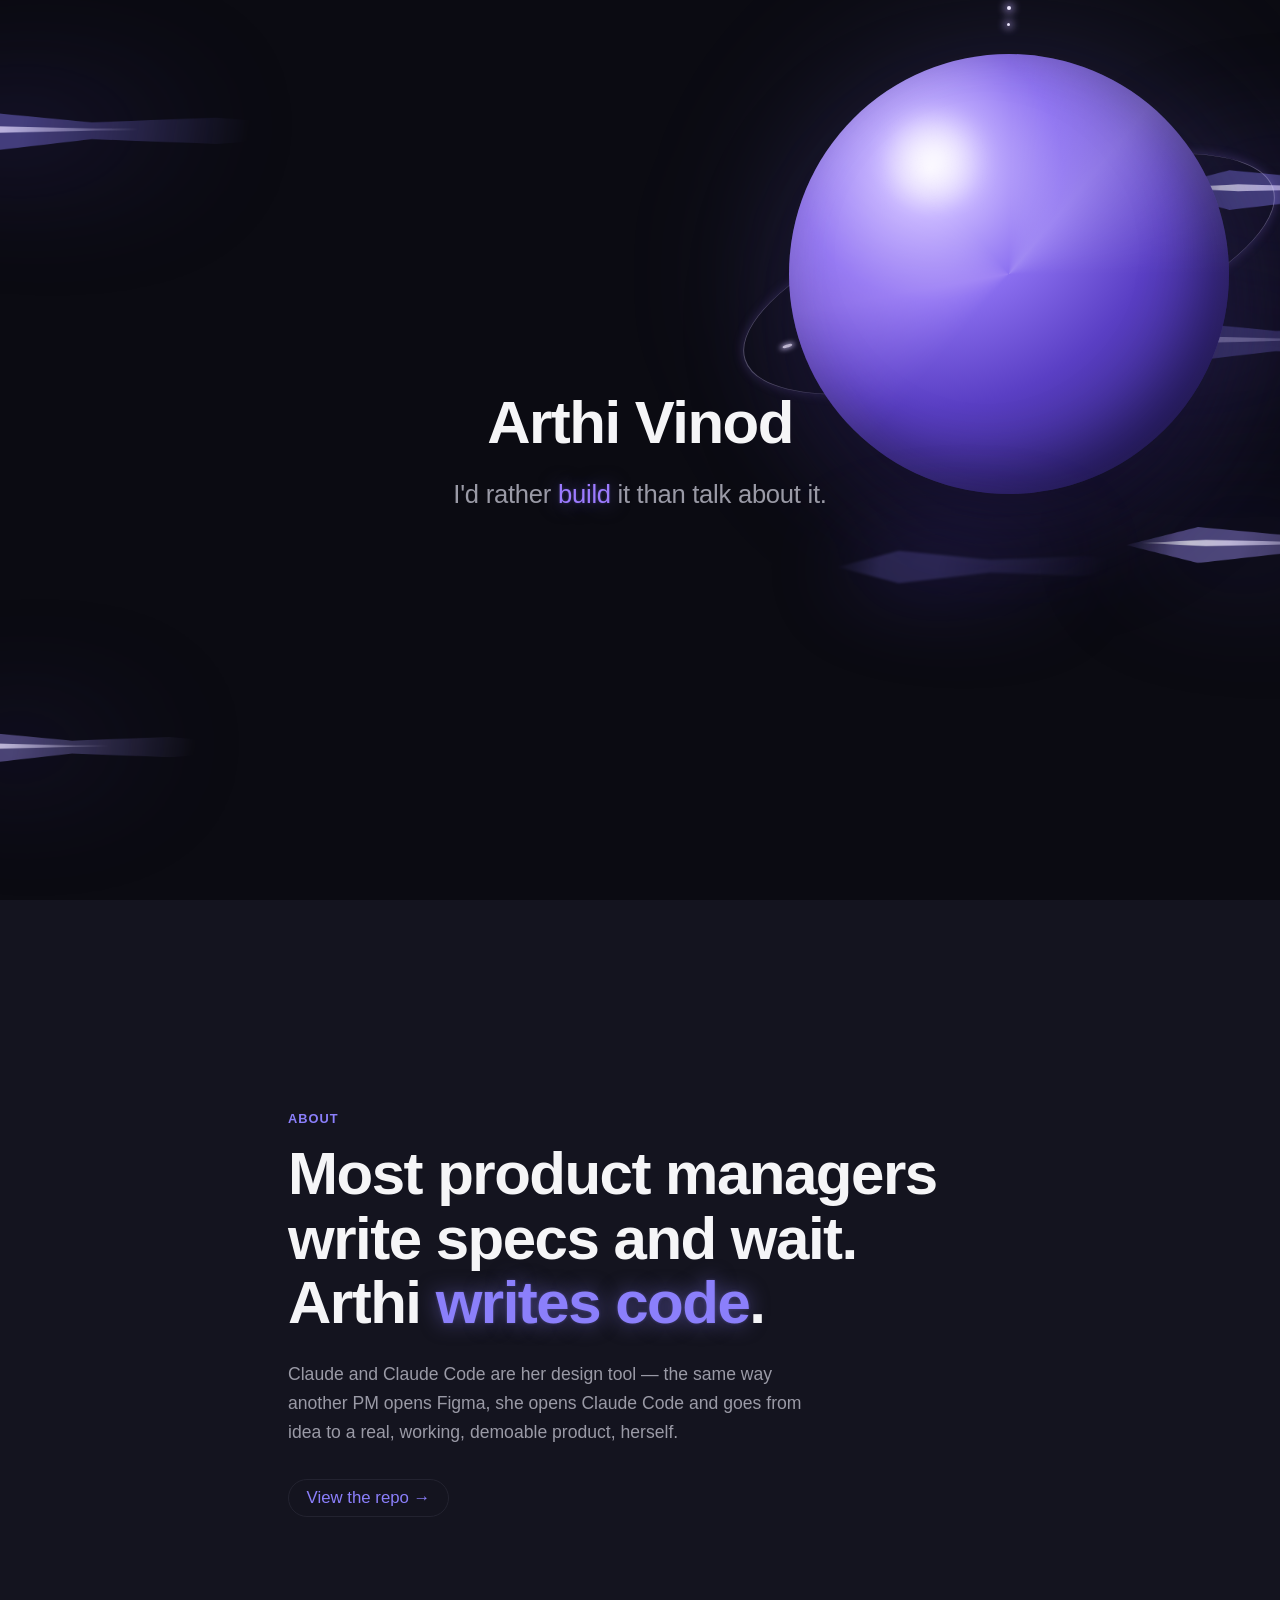
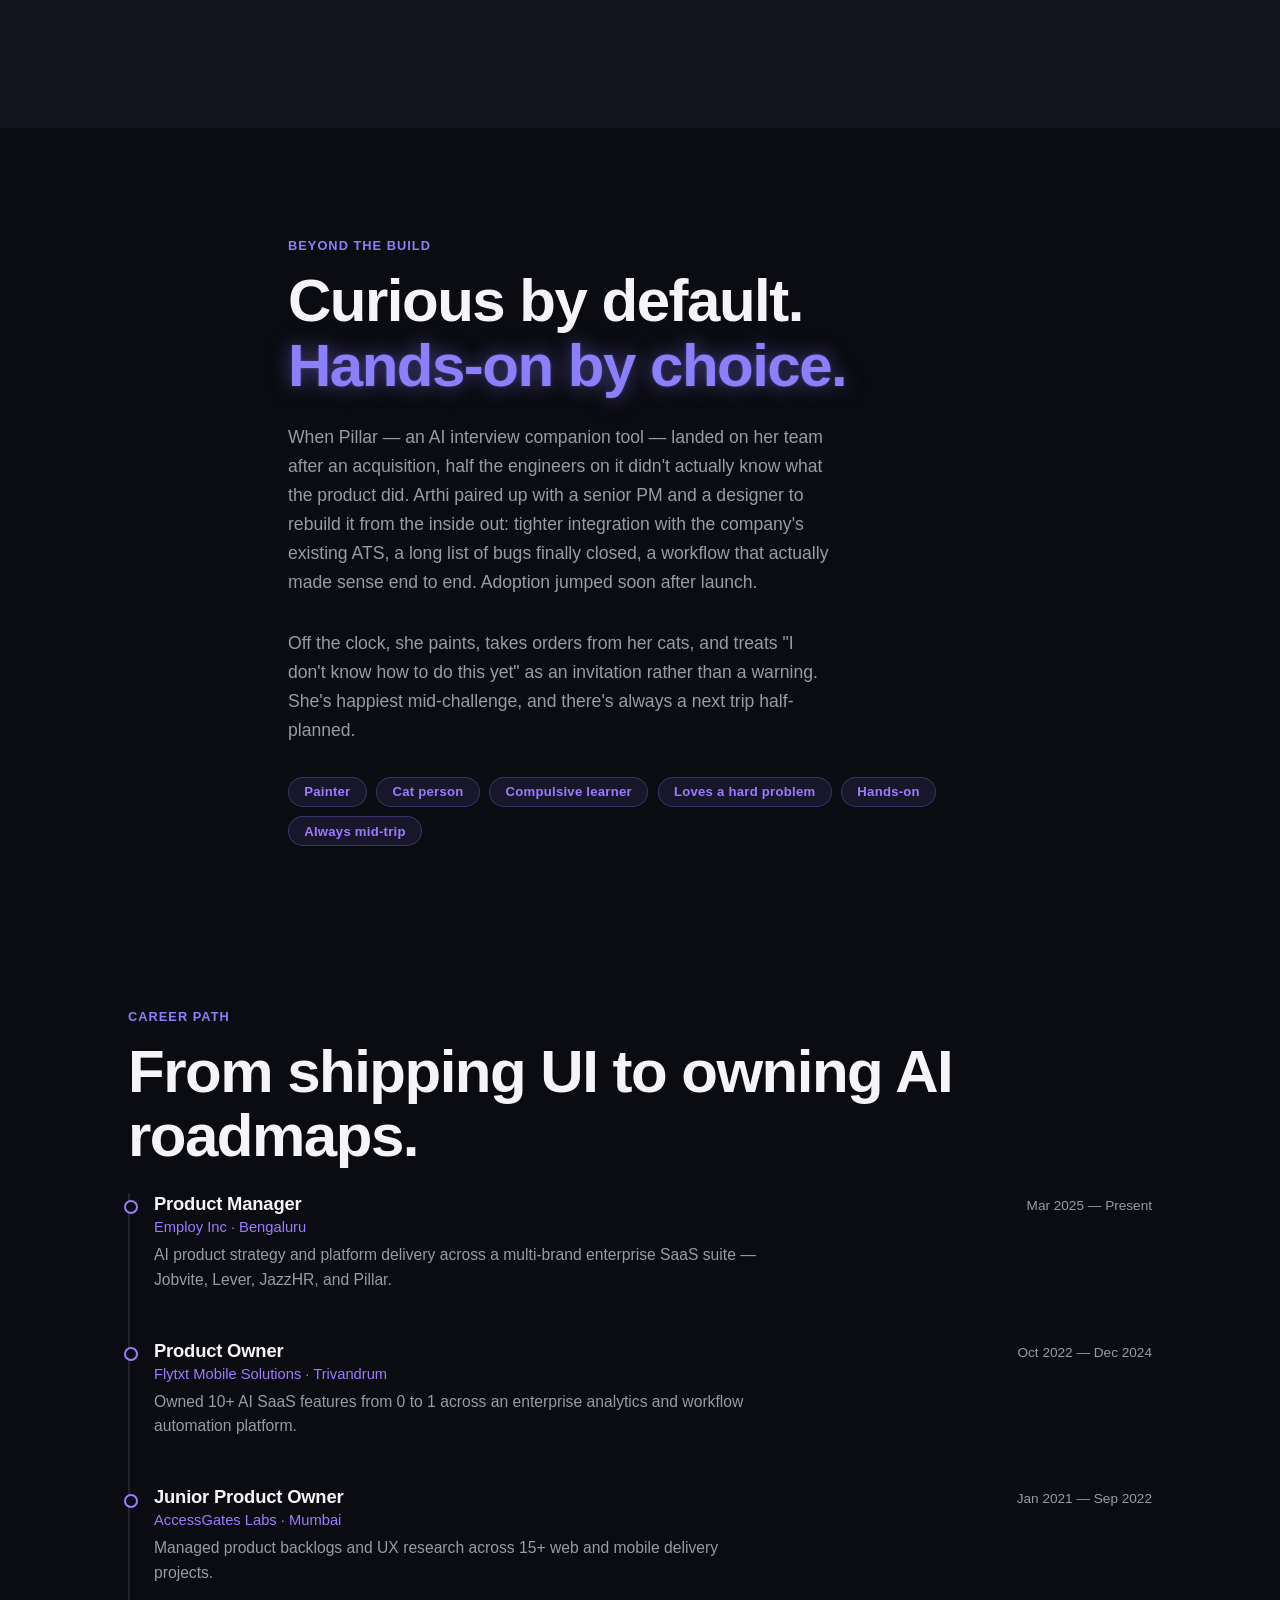
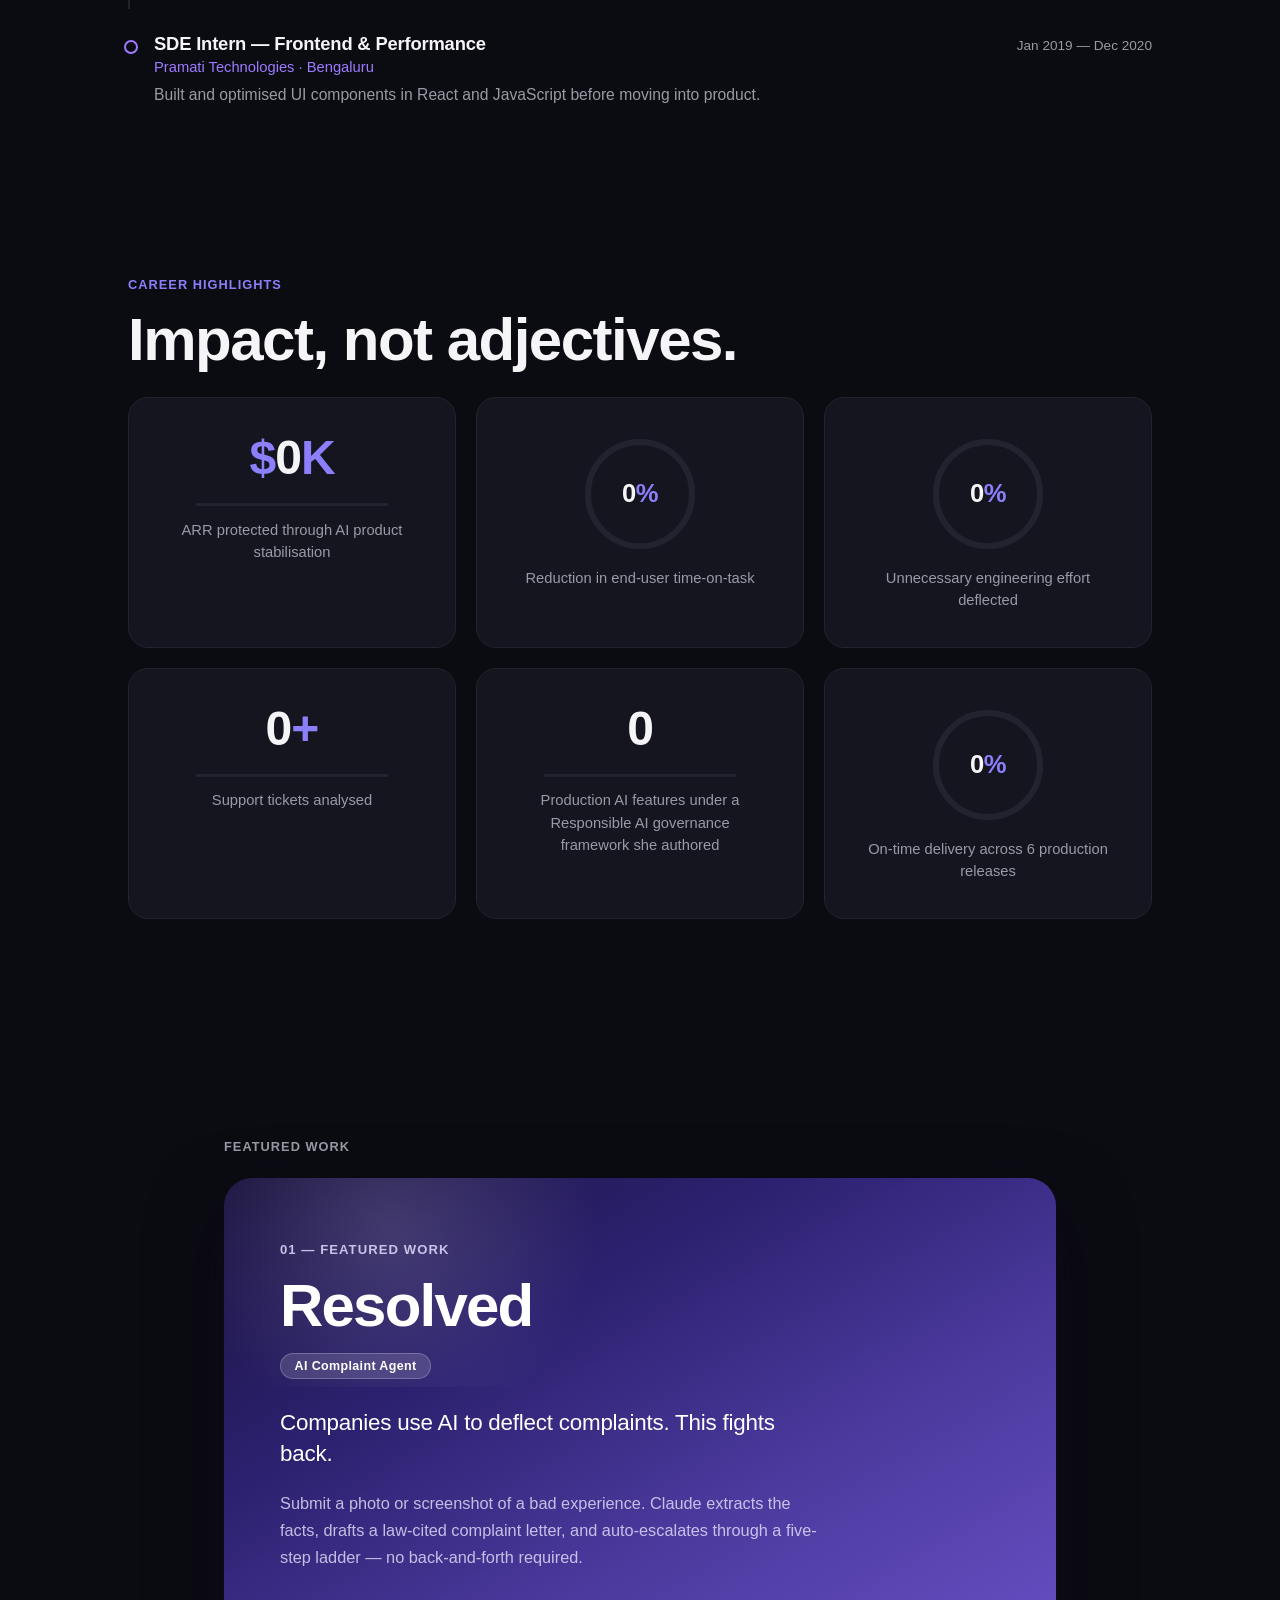
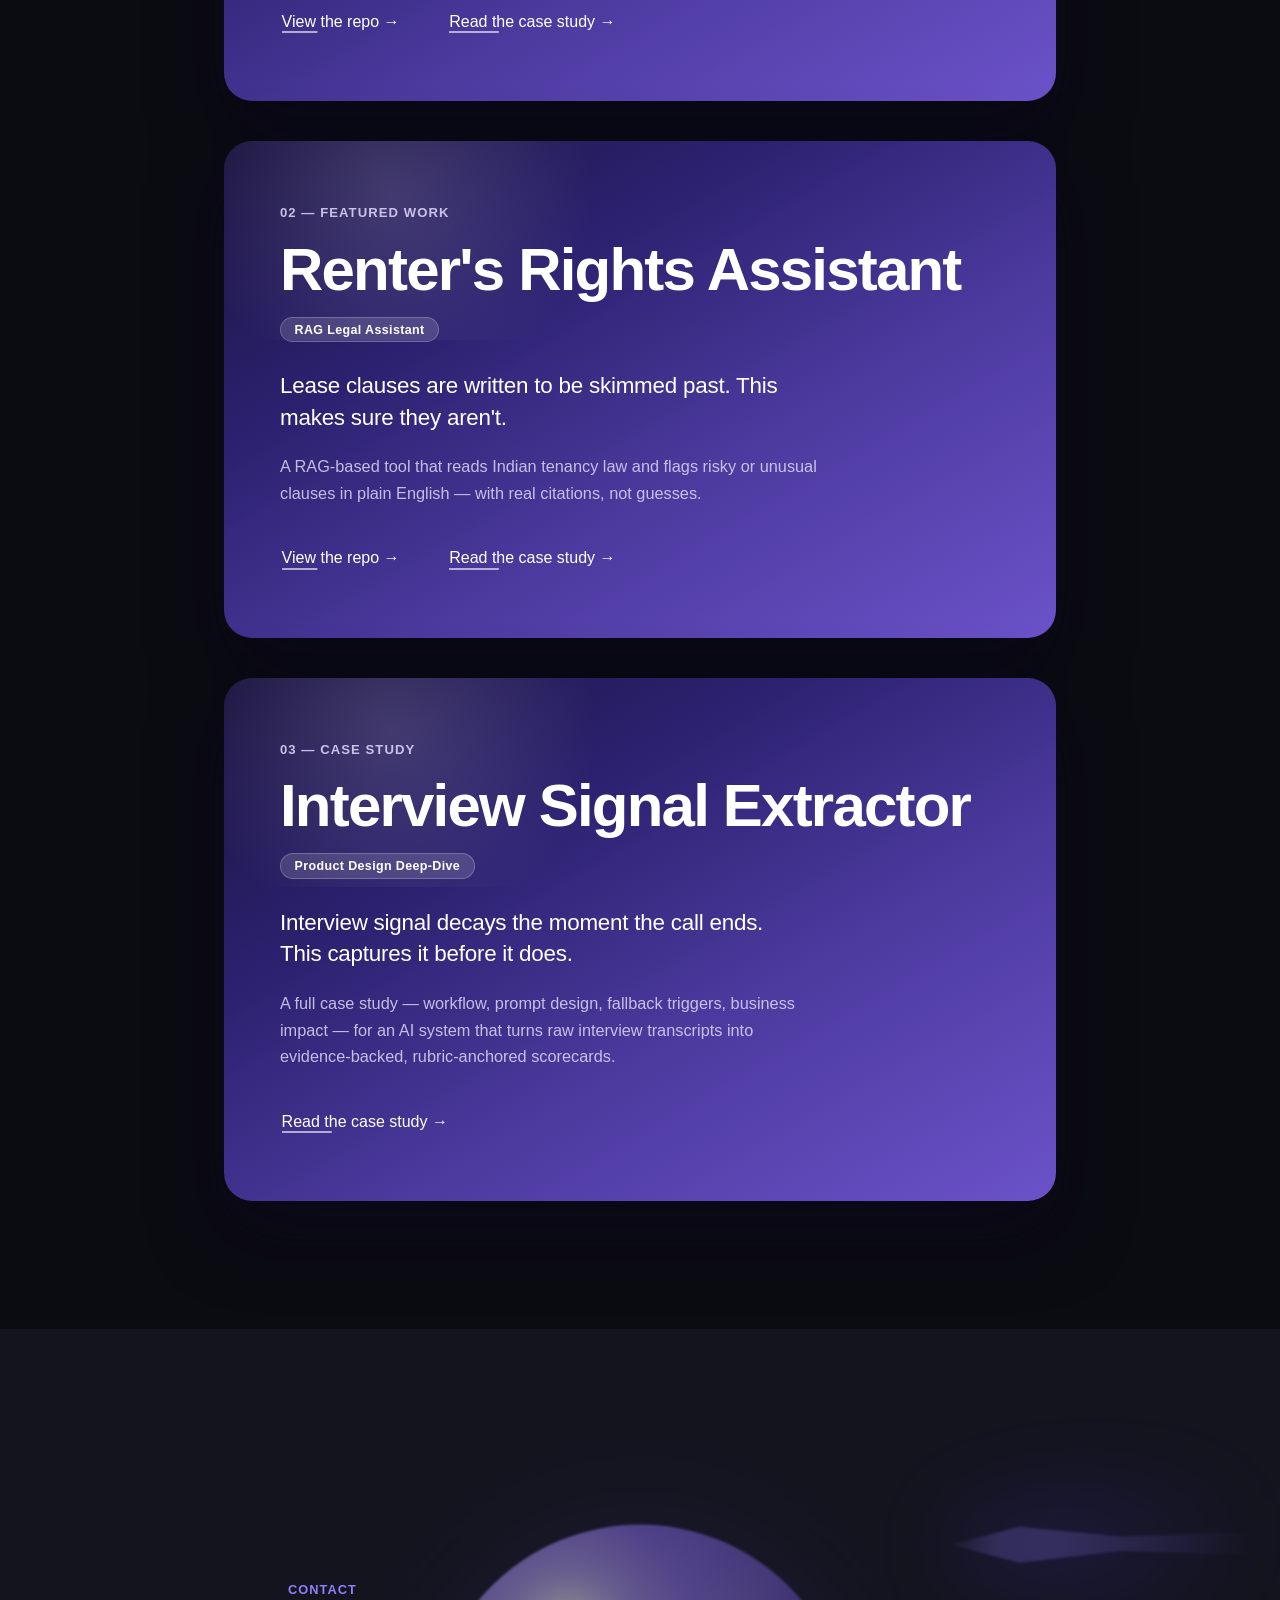
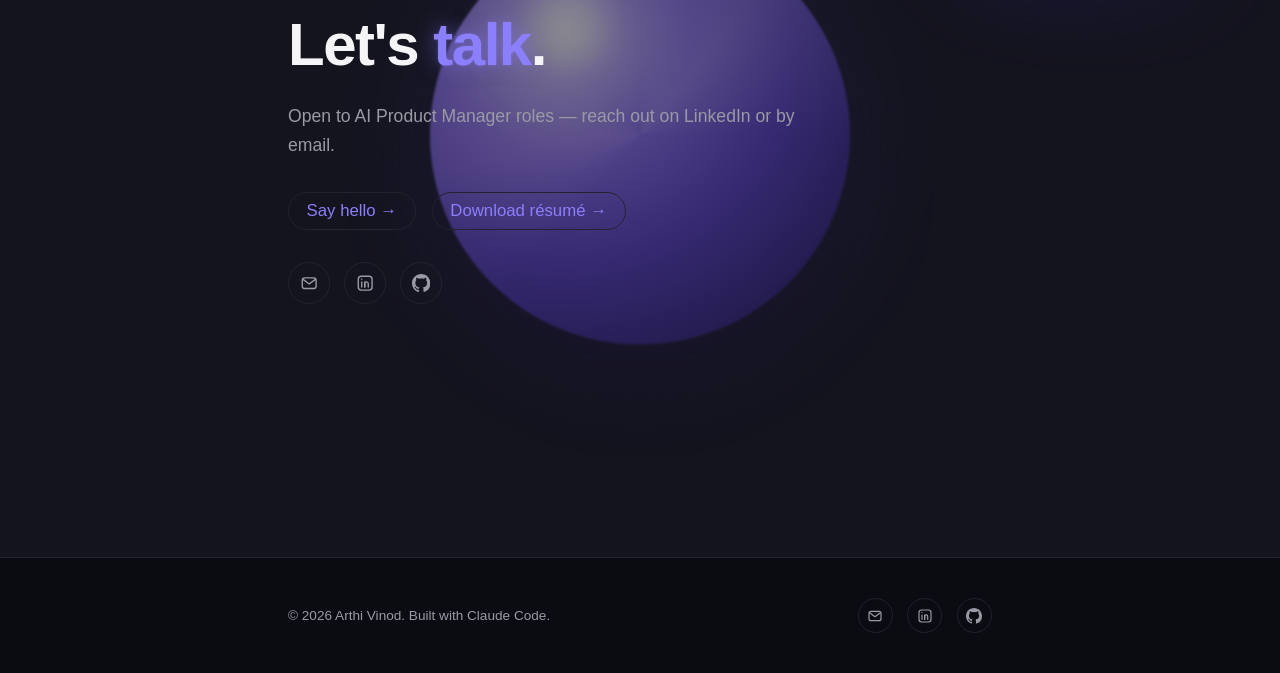
==== commit defbe4aa: "Add Beyond the Build and Career Path sections to homepage" ====
--- a/index.html
+++ b/index.html
@@ -57,6 +57,68 @@
       <span class="tick tick-tl"></span><span class="tick tick-br"></span>
       View the repo →
     </a>
+  </div>
+</section>
+
+<section class="mock-section" id="sectionMore">
+  <div class="mock-inner">
+    <p class="mock-eyebrow">Beyond the Build</p>
+    <h2 class="mock-heading" data-section="more">Curious by default. <span class="glow">Hands-on by choice.</span></h2>
+    <p class="mock-body">When Pillar — an AI interview companion tool — landed on her team after an acquisition, half the engineers on it didn't actually know what the product did. Arthi paired up with a senior PM and a designer to rebuild it from the inside out: tighter integration with the company's existing ATS, a long list of bugs finally closed, a workflow that actually made sense end to end. Adoption jumped soon after launch.</p>
+    <p class="mock-body">Off the clock, she paints, takes orders from her cats, and treats "I don't know how to do this yet" as an invitation rather than a warning. She's happiest mid-challenge, and there's always a next trip half-planned.</p>
+    <div class="trait-tags">
+      <span class="trait-tag">Painter</span>
+      <span class="trait-tag">Cat person</span>
+      <span class="trait-tag">Compulsive learner</span>
+      <span class="trait-tag">Loves a hard problem</span>
+      <span class="trait-tag">Hands-on</span>
+      <span class="trait-tag">Always mid-trip</span>
+    </div>
+  </div>
+</section>
+
+<section class="mock-section" id="sectionCareer">
+  <div class="mock-inner wide">
+    <p class="mock-eyebrow">Career Path</p>
+    <h2 class="mock-heading" data-section="career">From shipping UI to owning AI roadmaps.</h2>
+
+    <div class="career-list">
+      <div class="career-item">
+        <div class="career-item-head">
+          <h3 class="career-role">Product Manager</h3>
+          <span class="career-dates">Mar 2025 — Present</span>
+        </div>
+        <p class="career-company">Employ Inc · Bengaluru</p>
+        <p class="career-note">AI product strategy and platform delivery across a multi-brand enterprise SaaS suite — Jobvite, Lever, JazzHR, and Pillar.</p>
+      </div>
+
+      <div class="career-item">
+        <div class="career-item-head">
+          <h3 class="career-role">Product Owner</h3>
+          <span class="career-dates">Oct 2022 — Dec 2024</span>
+        </div>
+        <p class="career-company">Flytxt Mobile Solutions · Trivandrum</p>
+        <p class="career-note">Owned 10+ AI SaaS features from 0 to 1 across an enterprise analytics and workflow automation platform.</p>
+      </div>
+
+      <div class="career-item">
+        <div class="career-item-head">
+          <h3 class="career-role">Junior Product Owner</h3>
+          <span class="career-dates">Jan 2021 — Sep 2022</span>
+        </div>
+        <p class="career-company">AccessGates Labs · Mumbai</p>
+        <p class="career-note">Managed product backlogs and UX research across 15+ web and mobile delivery projects.</p>
+      </div>
+
+      <div class="career-item">
+        <div class="career-item-head">
+          <h3 class="career-role">SDE Intern — Frontend &amp; Performance</h3>
+          <span class="career-dates">Jan 2019 — Dec 2020</span>
+        </div>
+        <p class="career-company">Pramati Technologies · Bengaluru</p>
+        <p class="career-note">Built and optimised UI components in React and JavaScript before moving into product.</p>
+      </div>
+    </div>
   </div>
 </section>
 
--- a/style.css
+++ b/style.css
@@ -192,6 +192,21 @@
 /* ---------- Career highlights — data viz ---------- */
 .mock-inner.wide{ max-width:64rem; }
 
+.trait-tags{ display:flex; flex-wrap:wrap; gap:0.6rem; margin-top:0.5rem; }
+.trait-tag{ display:inline-block; font-size:0.82rem; font-weight:600; letter-spacing:0.02em; color:var(--accent-electric); background:rgba(139,127,251,0.1); border:1px solid rgba(139,127,251,0.3); border-radius:999px; padding:0.4rem 0.95rem; }
+
+.career-list{ display:flex; flex-direction:column; margin-top:1rem; }
+.career-item{ padding:1.5rem 0 1.5rem 1.5rem; border-left:2px solid var(--border); position:relative; }
+.career-item::before{ content:""; position:absolute; left:-6px; top:1.95rem; width:10px; height:10px; border-radius:50%; background:var(--bg); border:2px solid var(--accent-electric); }
+.career-item:first-child{ padding-top:0; }
+.career-item:first-child::before{ top:0.45rem; }
+.career-item:last-child{ border-left-color:transparent; }
+.career-item-head{ display:flex; flex-wrap:wrap; align-items:baseline; justify-content:space-between; gap:0.5rem 1rem; }
+.career-role{ font-size:1.15rem; font-weight:600; letter-spacing:-0.01em; color:var(--text); }
+.career-dates{ font-size:0.85rem; color:var(--text-secondary); white-space:nowrap; }
+.career-company{ font-size:0.92rem; color:var(--accent-electric); margin-top:0.25rem; }
+.career-note{ font-size:0.98rem; color:var(--text-secondary); line-height:1.55; margin-top:0.5rem; max-width:38rem; }
+
 .stats-grid{
   display:grid; grid-template-columns:repeat(3, 1fr); gap:1.25rem;
   margin-top:1rem;
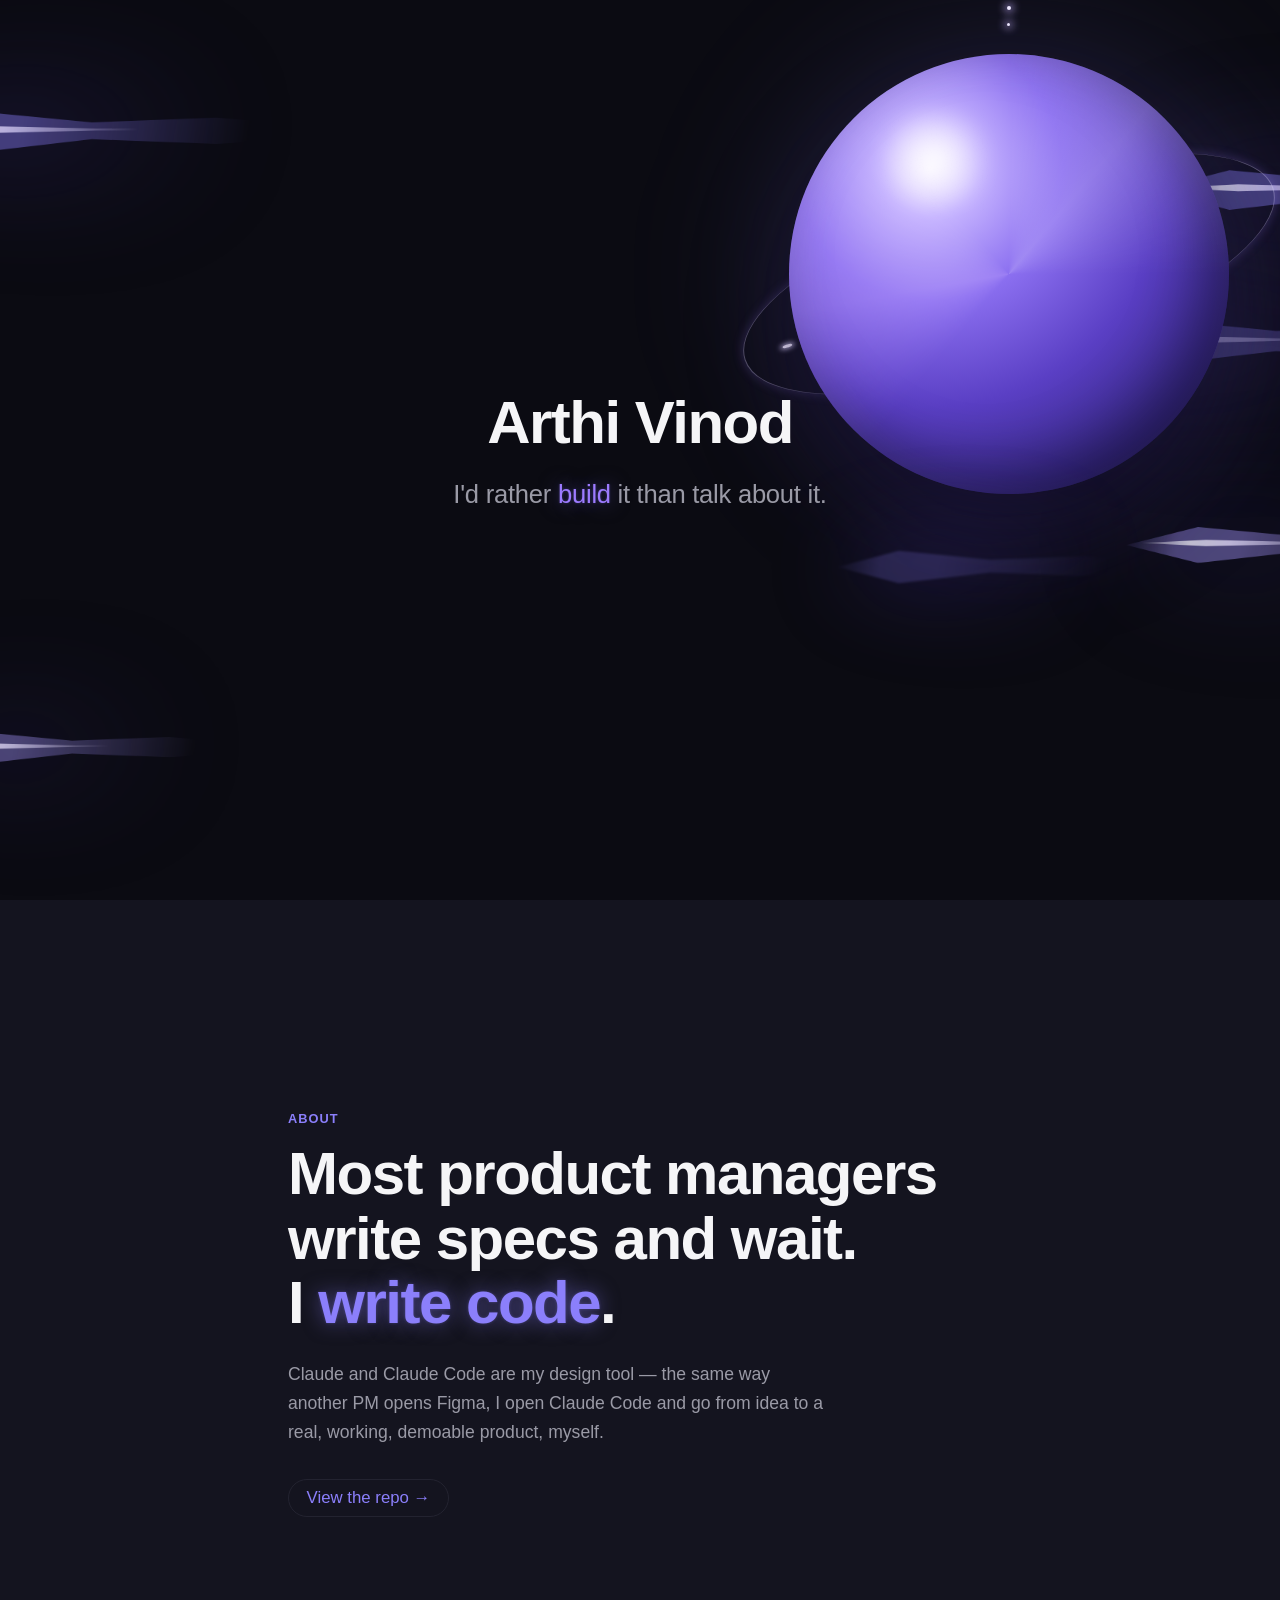
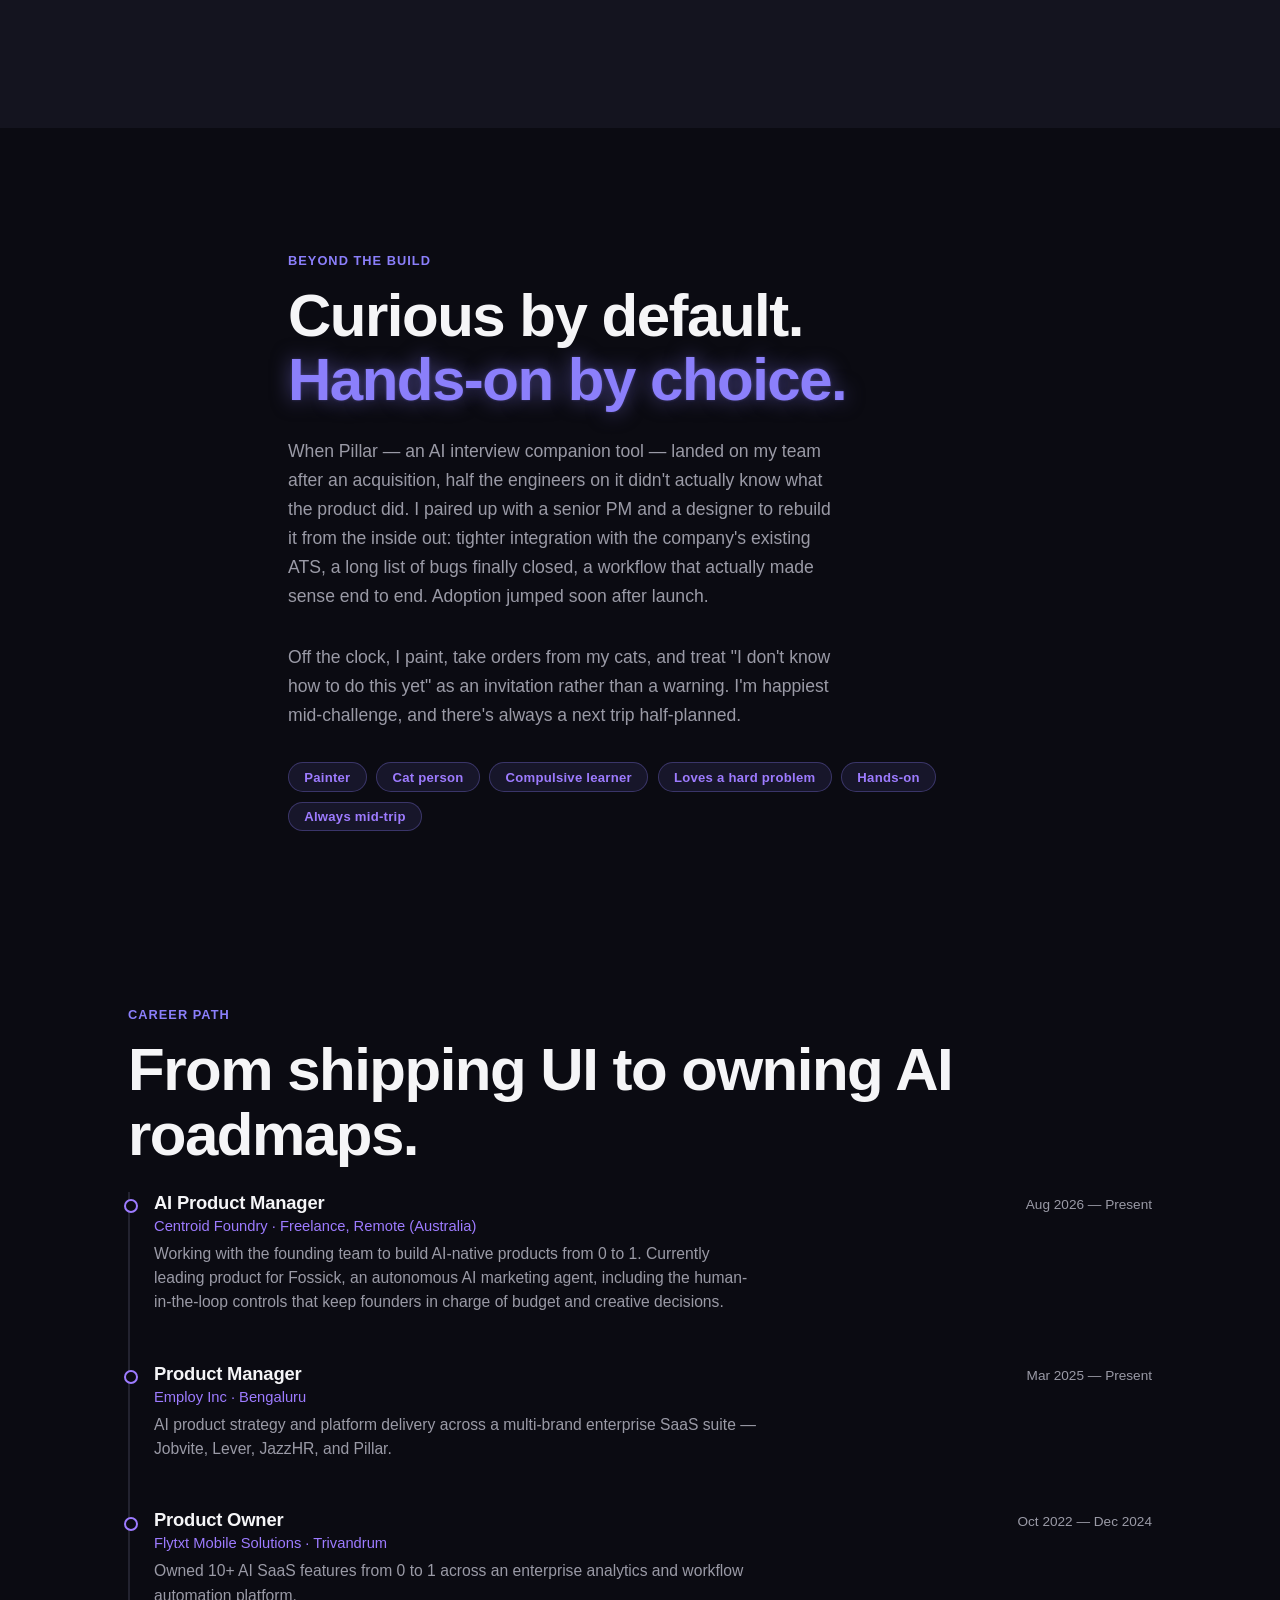
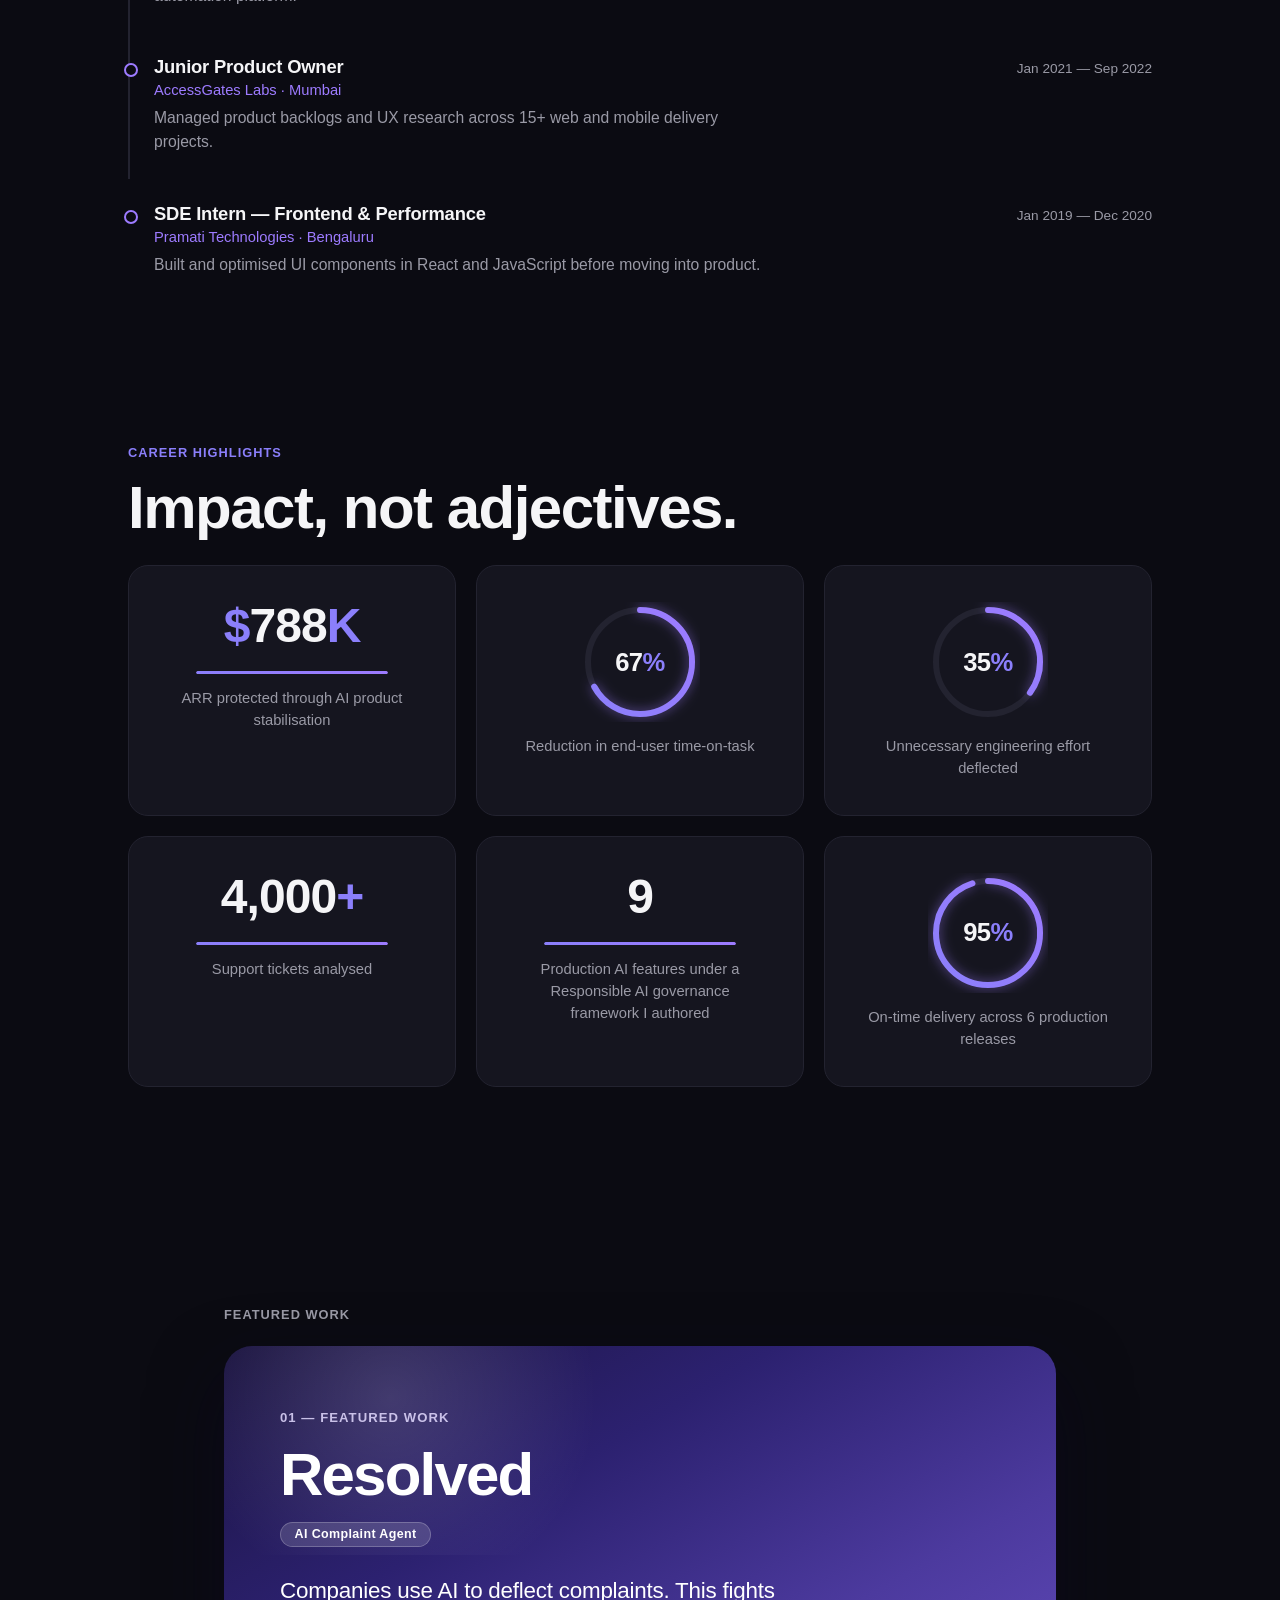
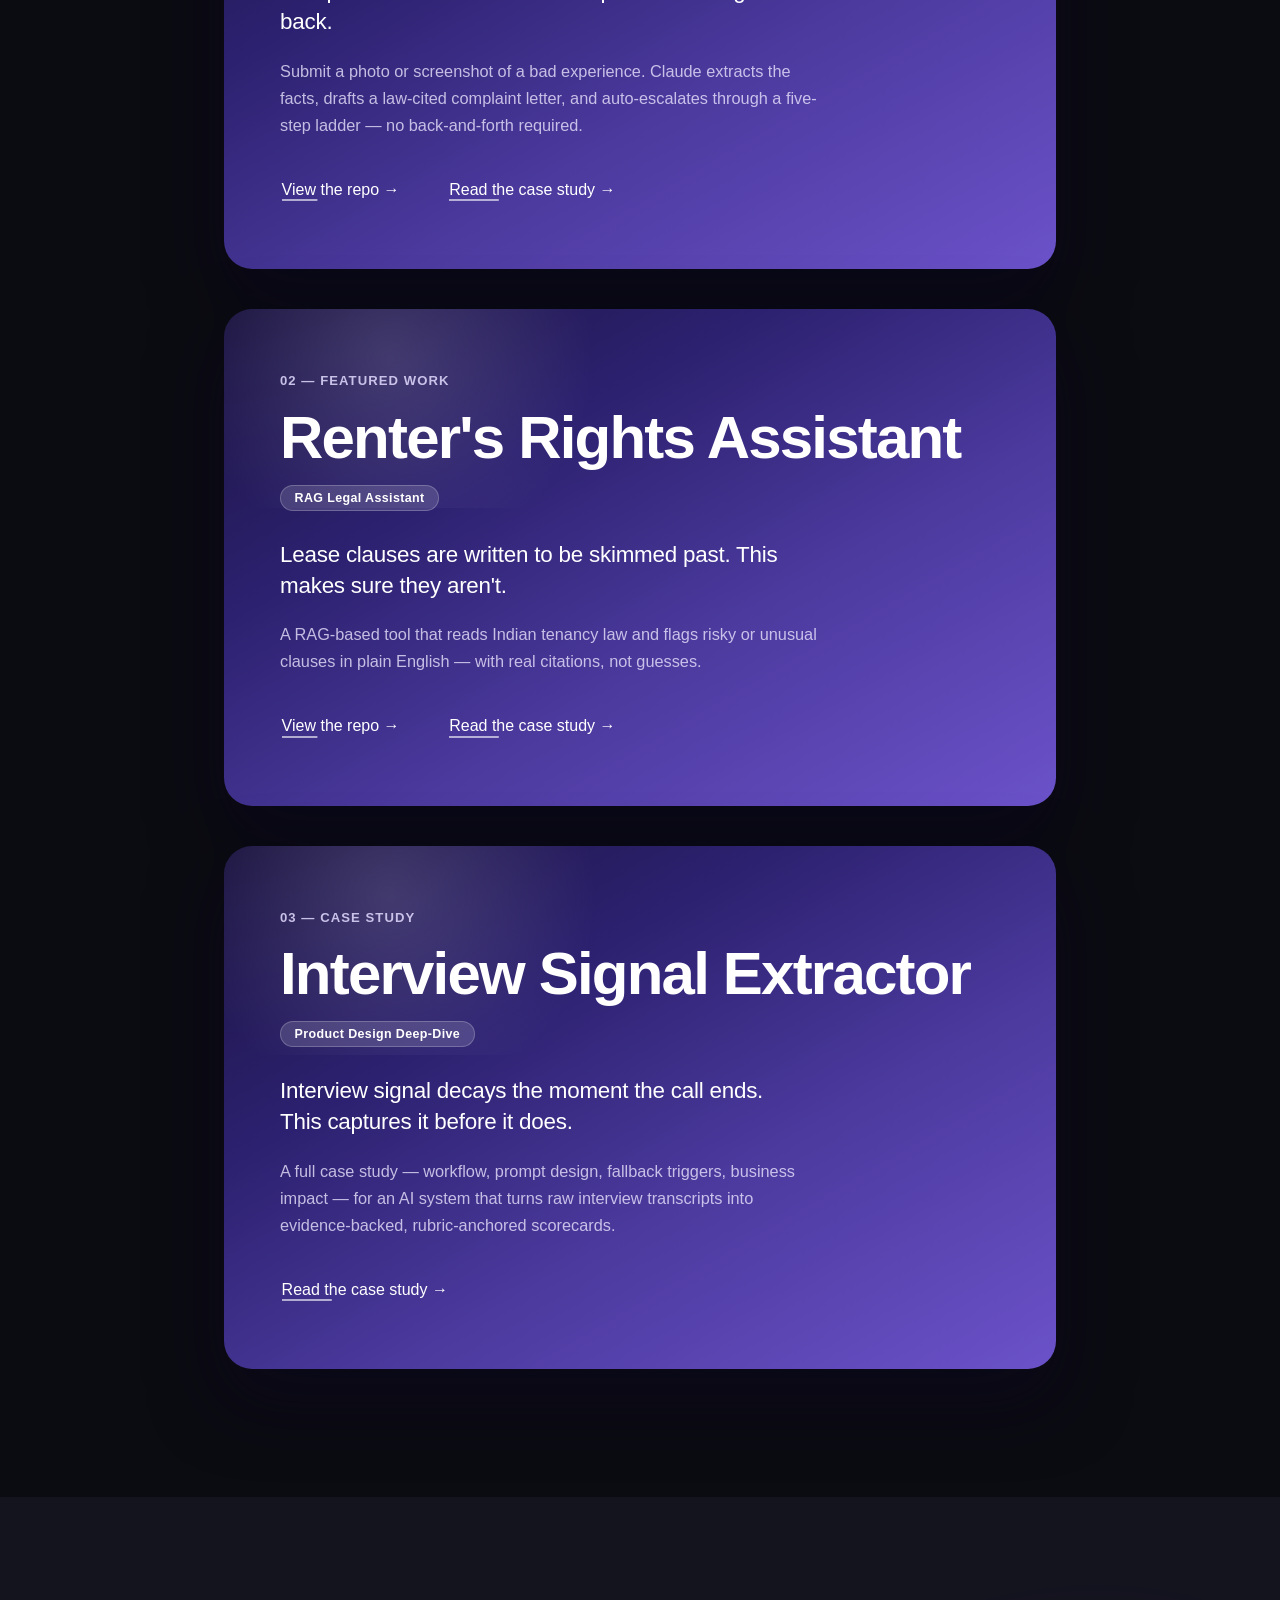
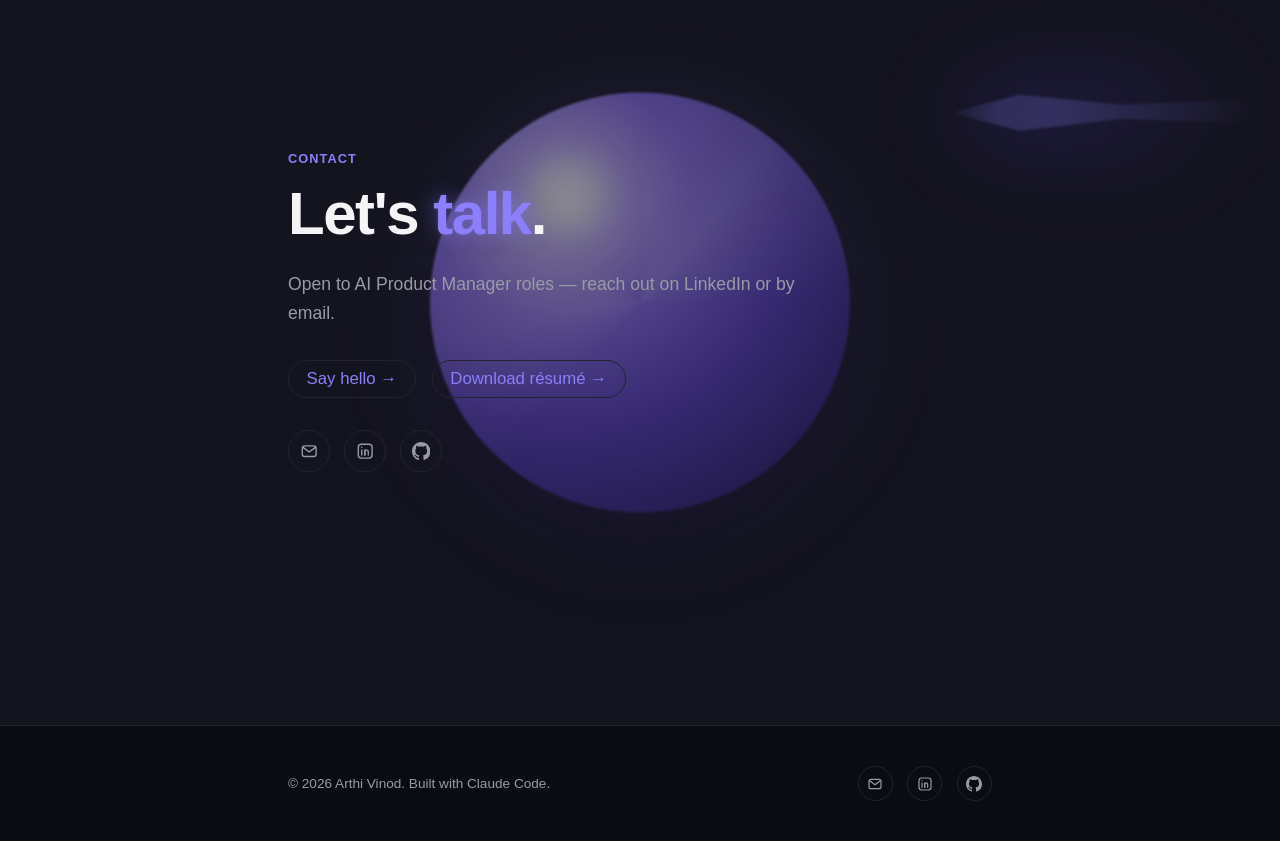
==== commit 4058cefc: "Switch About/Beyond-the-Build copy to first person, add Centroid Foundry role" ====
--- a/index.html
+++ b/index.html
@@ -51,8 +51,8 @@
 <section class="mock-section alt" id="sectionAbout">
   <div class="mock-inner">
     <p class="mock-eyebrow">About</p>
-    <h2 class="mock-heading" data-section="about">Most product managers write specs and wait.<br>Arthi <span class="glow">writes code</span>.</h2>
-    <p class="mock-body">Claude and Claude Code are her design tool — the same way another PM opens Figma, she opens Claude Code and goes from idea to a real, working, demoable product, herself.</p>
+    <h2 class="mock-heading" data-section="about">Most product managers write specs and wait.<br>I <span class="glow">write code</span>.</h2>
+    <p class="mock-body">Claude and Claude Code are my design tool — the same way another PM opens Figma, I open Claude Code and go from idea to a real, working, demoable product, myself.</p>
     <a href="https://github.com/arthivinod" target="_blank" rel="noopener" class="mock-link">
       <span class="tick tick-tl"></span><span class="tick tick-br"></span>
       View the repo →
@@ -64,8 +64,8 @@
   <div class="mock-inner">
     <p class="mock-eyebrow">Beyond the Build</p>
     <h2 class="mock-heading" data-section="more">Curious by default. <span class="glow">Hands-on by choice.</span></h2>
-    <p class="mock-body">When Pillar — an AI interview companion tool — landed on her team after an acquisition, half the engineers on it didn't actually know what the product did. Arthi paired up with a senior PM and a designer to rebuild it from the inside out: tighter integration with the company's existing ATS, a long list of bugs finally closed, a workflow that actually made sense end to end. Adoption jumped soon after launch.</p>
-    <p class="mock-body">Off the clock, she paints, takes orders from her cats, and treats "I don't know how to do this yet" as an invitation rather than a warning. She's happiest mid-challenge, and there's always a next trip half-planned.</p>
+    <p class="mock-body">When Pillar — an AI interview companion tool — landed on my team after an acquisition, half the engineers on it didn't actually know what the product did. I paired up with a senior PM and a designer to rebuild it from the inside out: tighter integration with the company's existing ATS, a long list of bugs finally closed, a workflow that actually made sense end to end. Adoption jumped soon after launch.</p>
+    <p class="mock-body">Off the clock, I paint, take orders from my cats, and treat "I don't know how to do this yet" as an invitation rather than a warning. I'm happiest mid-challenge, and there's always a next trip half-planned.</p>
     <div class="trait-tags">
       <span class="trait-tag">Painter</span>
       <span class="trait-tag">Cat person</span>
@@ -85,6 +85,15 @@
     <div class="career-list">
       <div class="career-item">
         <div class="career-item-head">
+          <h3 class="career-role">AI Product Manager</h3>
+          <span class="career-dates">Aug 2026 — Present</span>
+        </div>
+        <p class="career-company">Centroid Foundry · Freelance, Remote (Australia)</p>
+        <p class="career-note">Working with the founding team to build AI-native products from 0 to 1. Currently leading product for Fossick, an autonomous AI marketing agent, including the human-in-the-loop controls that keep founders in charge of budget and creative decisions.</p>
+      </div>
+
+      <div class="career-item">
+        <div class="career-item-head">
           <h3 class="career-role">Product Manager</h3>
           <span class="career-dates">Mar 2025 — Present</span>
         </div>
@@ -172,7 +181,7 @@
           <span class="stat-number" data-target="9">0</span>
         </p>
         <div class="stat-bar-wrap"><div class="stat-bar-fill"></div></div>
-        <p class="stat-label">Production AI features under a Responsible AI governance framework she authored</p>
+        <p class="stat-label">Production AI features under a Responsible AI governance framework I authored</p>
       </div>
 
       <div class="stat-tile" data-type="ring">
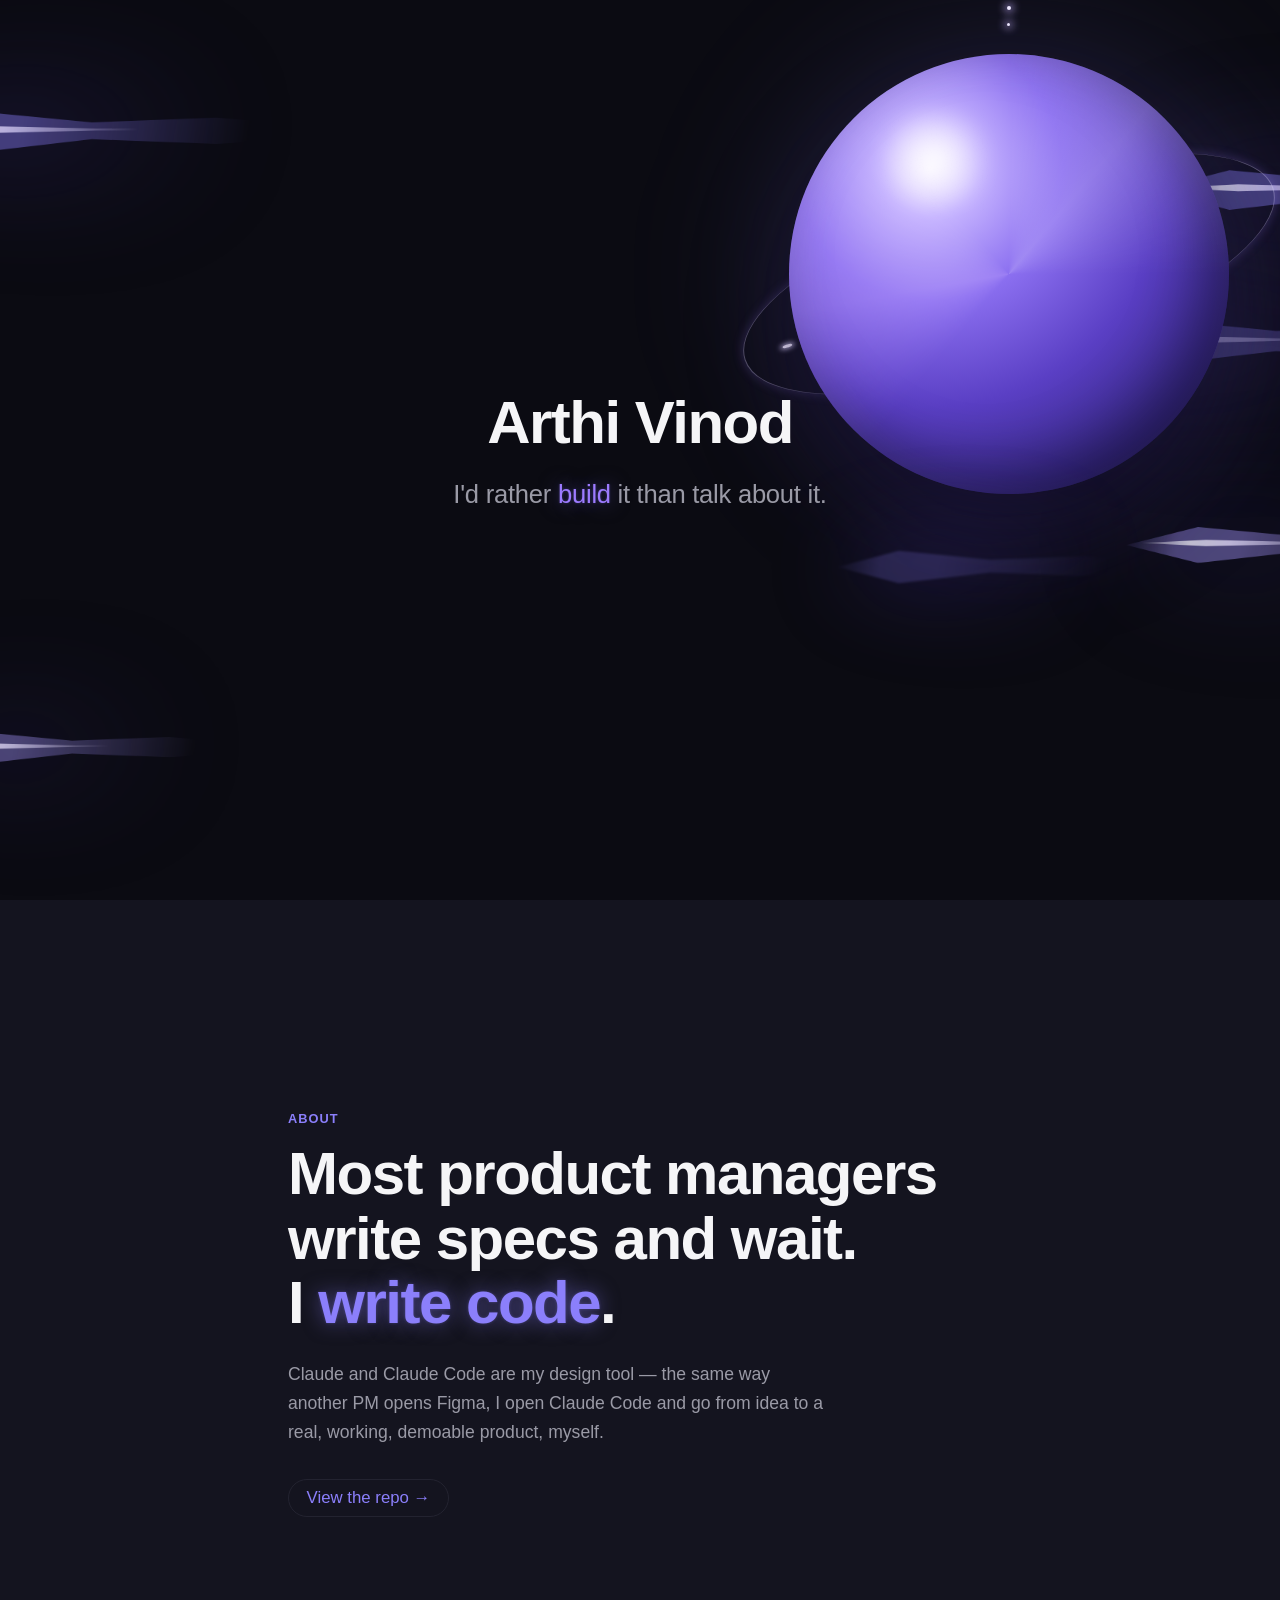
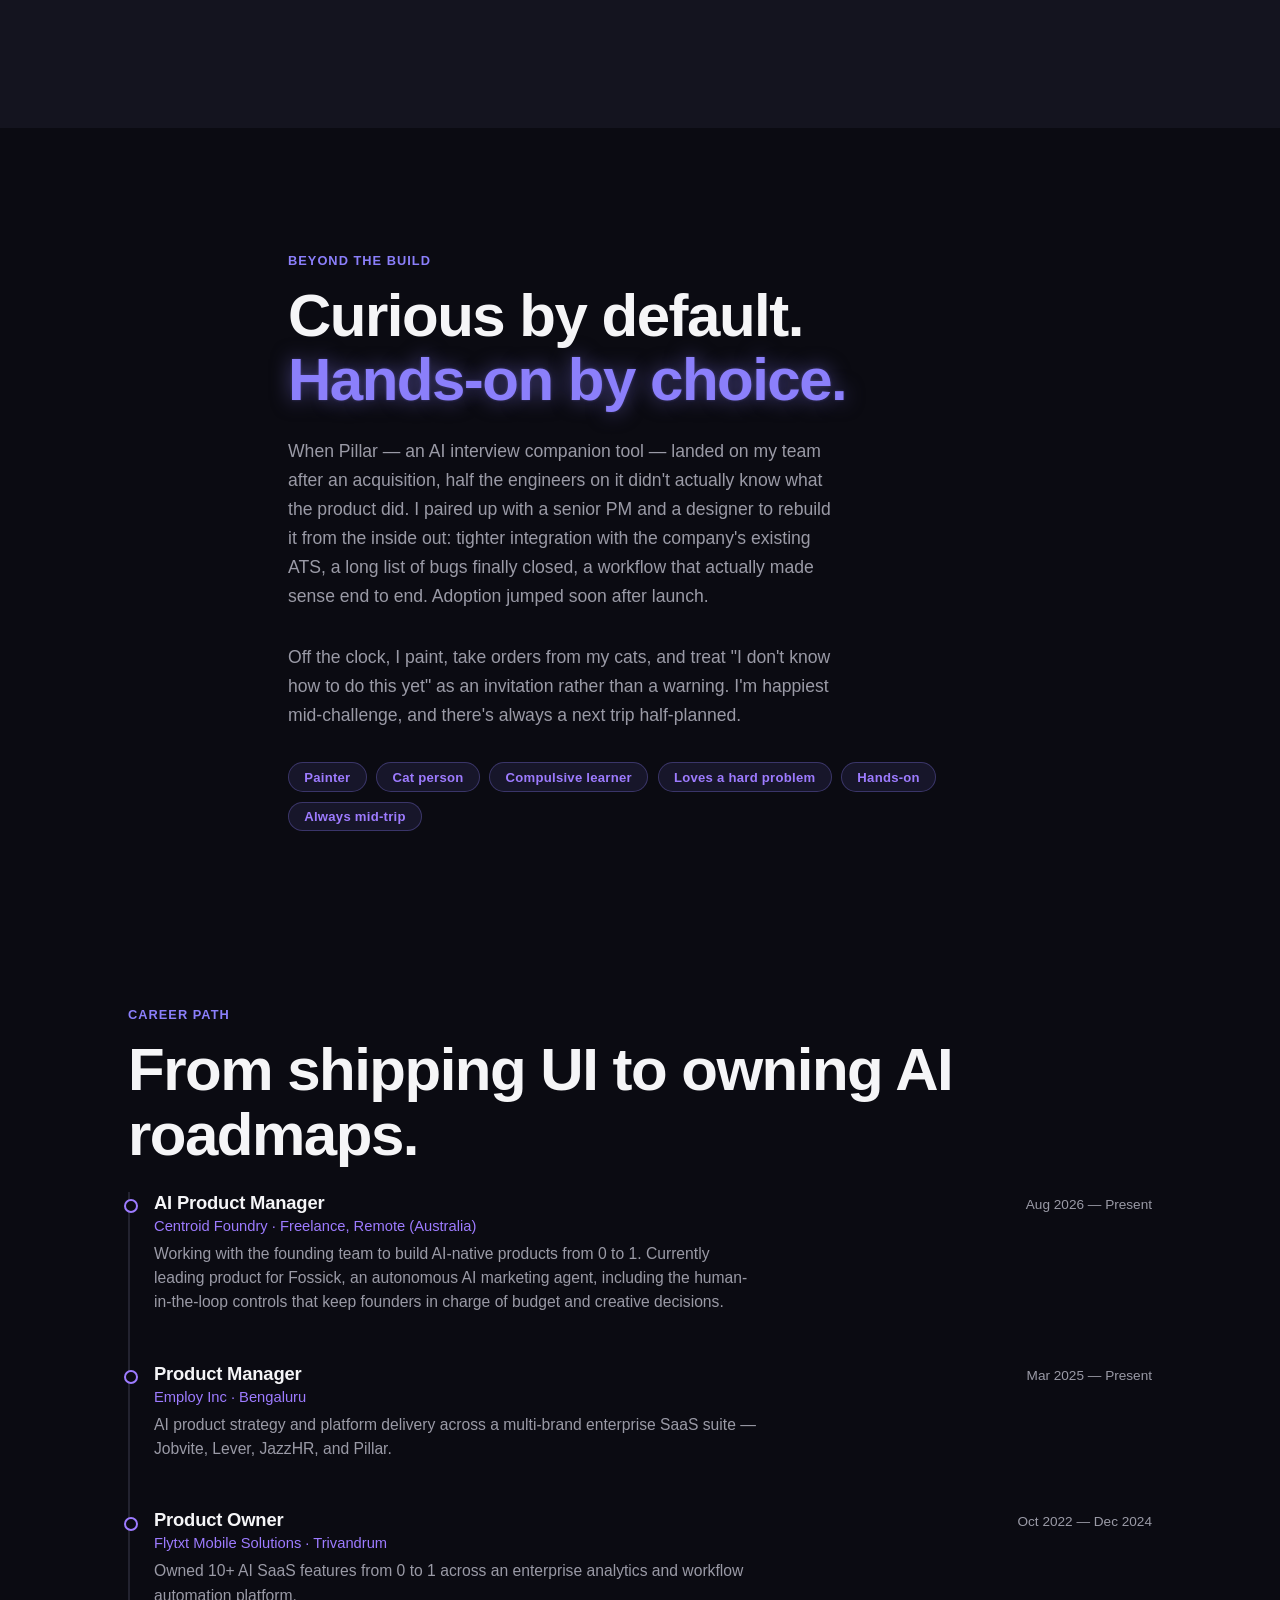
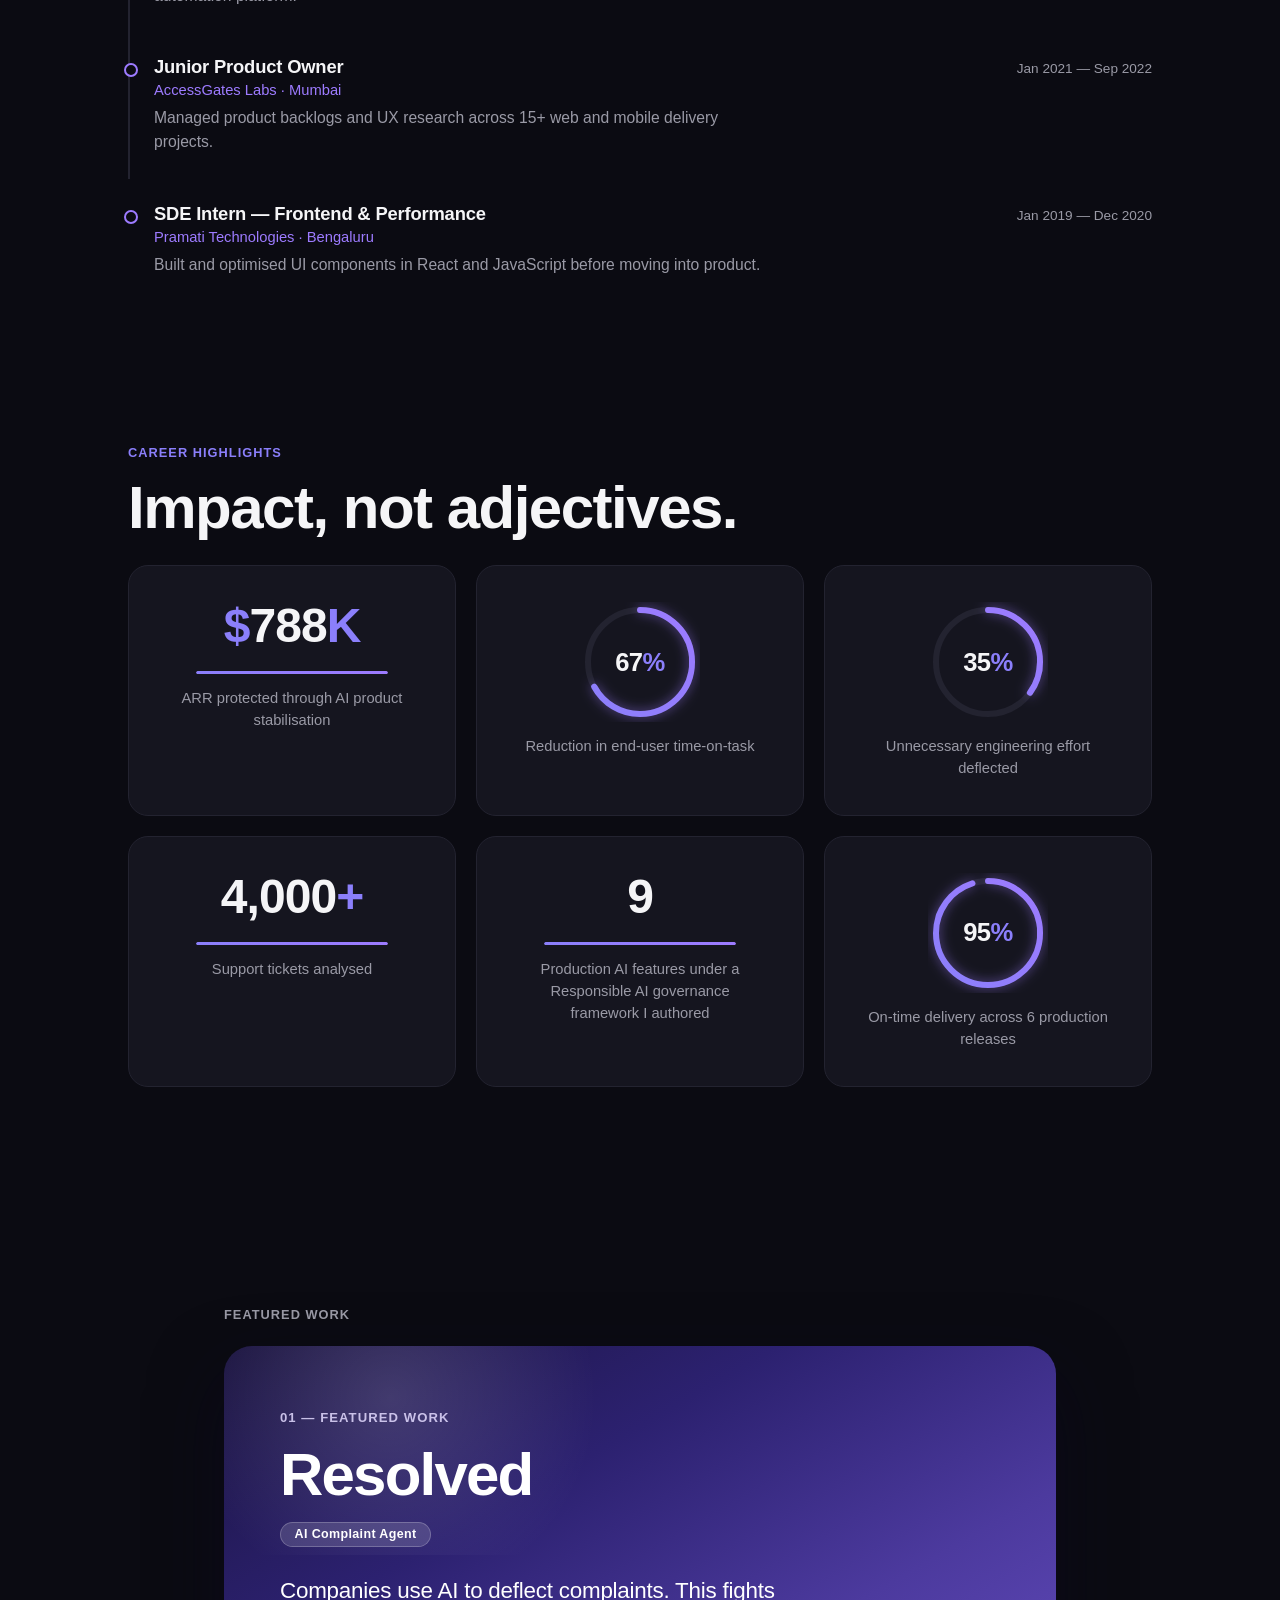
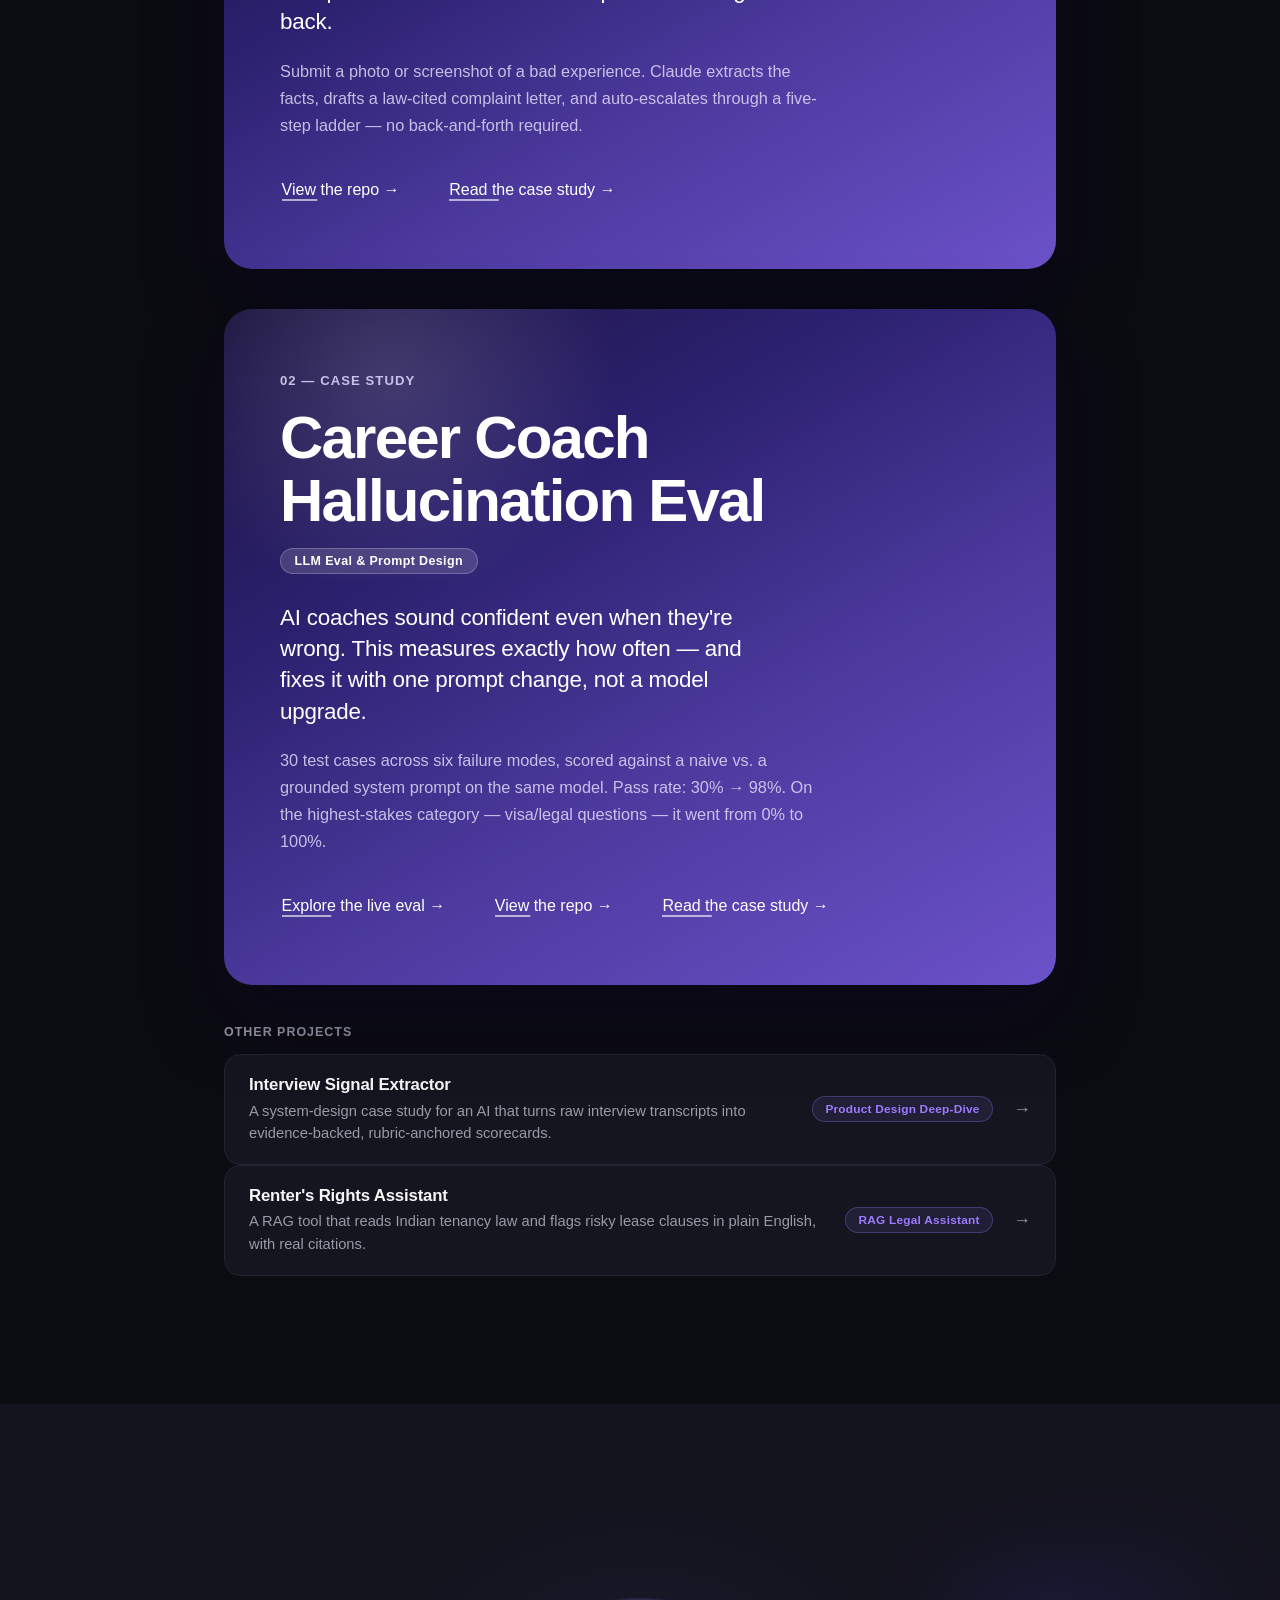
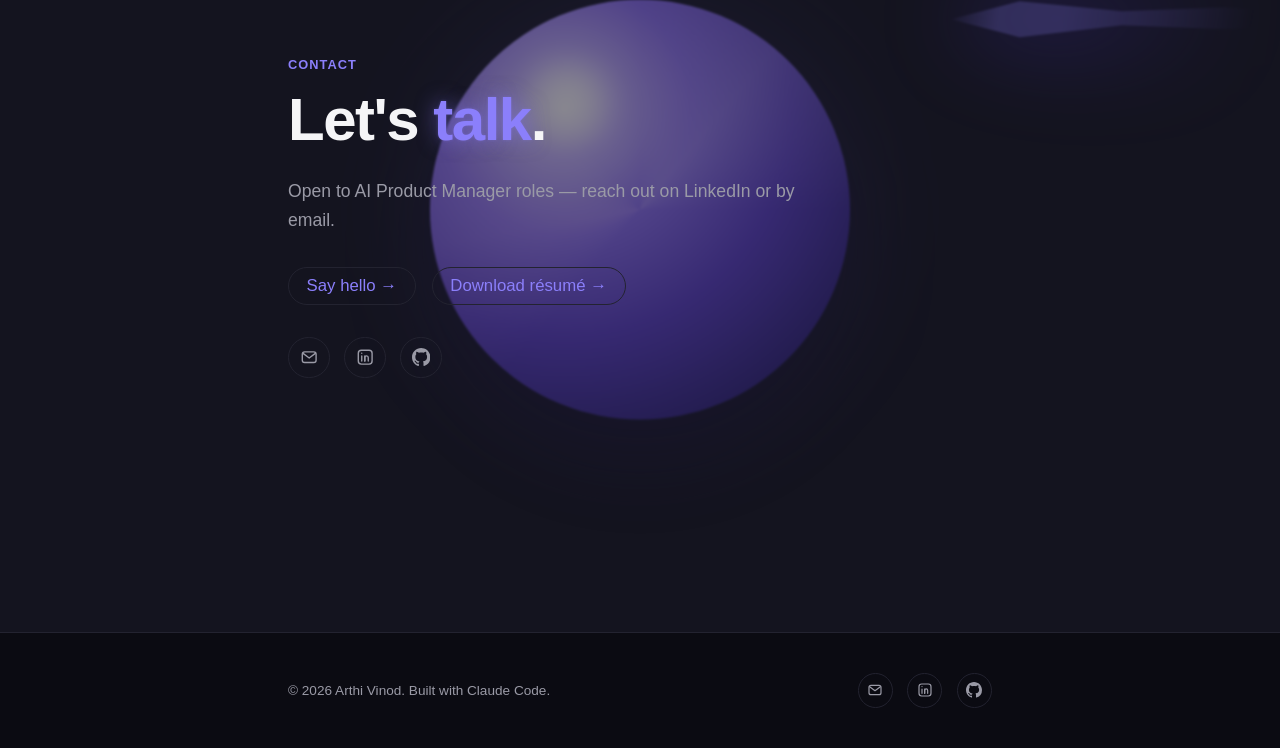
==== commit b9409afc: "Add Career Coach Hallucination Eval case study Features the eval as Featured Work #2, linking to the" ====
--- a/index.html
+++ b/index.html
@@ -219,27 +219,37 @@
 
     <div class="project-card">
       <div class="project-card-content">
-        <p class="project-card-caption">02 — Featured Work</p>
-        <h2 class="project-card-title">Renter's Rights Assistant</h2>
-        <span class="project-card-tag">RAG Legal Assistant</span>
-        <p class="project-card-premise">Lease clauses are written to be skimmed past. This makes sure they aren't.</p>
-        <p class="project-card-body">A RAG-based tool that reads Indian tenancy law and flags risky or unusual clauses in plain English — with real citations, not guesses.</p>
+        <p class="project-card-caption">02 — Case Study</p>
+        <h2 class="project-card-title">Career Coach Hallucination Eval</h2>
+        <span class="project-card-tag">LLM Eval &amp; Prompt Design</span>
+        <p class="project-card-premise">AI coaches sound confident even when they're wrong. This measures exactly how often — and fixes it with one prompt change, not a model upgrade.</p>
+        <p class="project-card-body">30 test cases across six failure modes, scored against a naive vs. a grounded system prompt on the same model. Pass rate: 30% → 98%. On the highest-stakes category — visa/legal questions — it went from 0% to 100%.</p>
         <div class="project-card-links">
-          <a href="https://github.com/arthivinod" target="_blank" rel="noopener" class="project-card-link">View the repo →</a>
-          <a href="case-study-renters-rights.html" class="project-card-link">Read the case study →</a>
-        </div>
-      </div>
-    </div>
-
-    <div class="project-card">
-      <div class="project-card-content">
-        <p class="project-card-caption">03 — Case Study</p>
-        <h2 class="project-card-title">Interview Signal Extractor</h2>
-        <span class="project-card-tag">Product Design Deep-Dive</span>
-        <p class="project-card-premise">Interview signal decays the moment the call ends. This captures it before it does.</p>
-        <p class="project-card-body">A full case study — workflow, prompt design, fallback triggers, business impact — for an AI system that turns raw interview transcripts into evidence-backed, rubric-anchored scorecards.</p>
-        <a href="case-study-interview-signal.html" class="project-card-link">Read the case study →</a>
-      </div>
+          <a href="https://arthivinod.github.io/eval-career-coach/" target="_blank" rel="noopener" class="project-card-link">Explore the live eval →</a>
+          <a href="https://github.com/arthivinod/eval-career-coach" target="_blank" rel="noopener" class="project-card-link">View the repo →</a>
+          <a href="case-study-eval-career-coach.html" class="project-card-link">Read the case study →</a>
+        </div>
+      </div>
+    </div>
+
+    <div class="other-projects">
+      <p class="other-projects-label">Other Projects</p>
+      <a href="case-study-interview-signal.html" class="other-project-row">
+        <div class="other-project-row-text">
+          <h3>Interview Signal Extractor</h3>
+          <p>A system-design case study for an AI that turns raw interview transcripts into evidence-backed, rubric-anchored scorecards.</p>
+        </div>
+        <span class="other-project-row-tag">Product Design Deep-Dive</span>
+        <span class="other-project-row-arrow">→</span>
+      </a>
+      <a href="case-study-renters-rights.html" class="other-project-row">
+        <div class="other-project-row-text">
+          <h3>Renter's Rights Assistant</h3>
+          <p>A RAG tool that reads Indian tenancy law and flags risky lease clauses in plain English, with real citations.</p>
+        </div>
+        <span class="other-project-row-tag">RAG Legal Assistant</span>
+        <span class="other-project-row-arrow">→</span>
+      </a>
     </div>
   </div>
 </section>
--- a/style.css
+++ b/style.css
@@ -288,6 +288,22 @@
 .project-card-link:hover::after{ transform:scaleX(1); opacity:1; }
 .project-card-link:hover{ text-shadow:0 0 16px rgba(255,255,255,0.5); }
 
+/* ---------- Other projects (lighter secondary list) ---------- */
+.other-projects{ margin-top:2.5rem; }
+.other-projects-label{ font-size:0.78rem; font-weight:600; letter-spacing:0.08em; text-transform:uppercase; color:var(--text-secondary); margin-bottom:0.9rem; }
+.other-project-row{
+  display:flex; align-items:center; gap:1.25rem; flex-wrap:wrap;
+  background:var(--card-bg); border:1px solid var(--border); border-radius:16px;
+  padding:1.25rem 1.5rem; transition: border-color 200ms var(--ease-pop), transform 200ms var(--ease-pop);
+}
+.other-project-row:hover{ border-color:var(--accent-electric); transform:translateY(-1px); }
+.other-project-row-text{ flex:1; min-width:16rem; }
+.other-project-row-text h3{ font-size:1.05rem; font-weight:600; letter-spacing:-0.01em; color:var(--text); margin-bottom:0.3rem; }
+.other-project-row-text p{ font-size:0.92rem; color:var(--text-secondary); line-height:1.5; }
+.other-project-row-tag{ font-size:0.74rem; font-weight:600; letter-spacing:0.02em; color:var(--accent-electric); background:rgba(139,127,251,0.1); border:1px solid rgba(139,127,251,0.3); border-radius:999px; padding:0.3rem 0.8rem; white-space:nowrap; }
+.other-project-row-arrow{ color:var(--text-secondary); font-size:1.1rem; transition: color 200ms var(--ease-pop), transform 200ms var(--ease-pop); }
+.other-project-row:hover .other-project-row-arrow{ color:var(--accent-electric); transform:translateX(3px); }
+
 /* ---------- Case study ---------- */
 .cs-page-header{ position:relative; z-index:1; padding:3vw 6vw 0; max-width:52rem; margin:0 auto; }
 .case-study{ padding:3vw 6vw 10vw; position:relative; z-index:1; }
